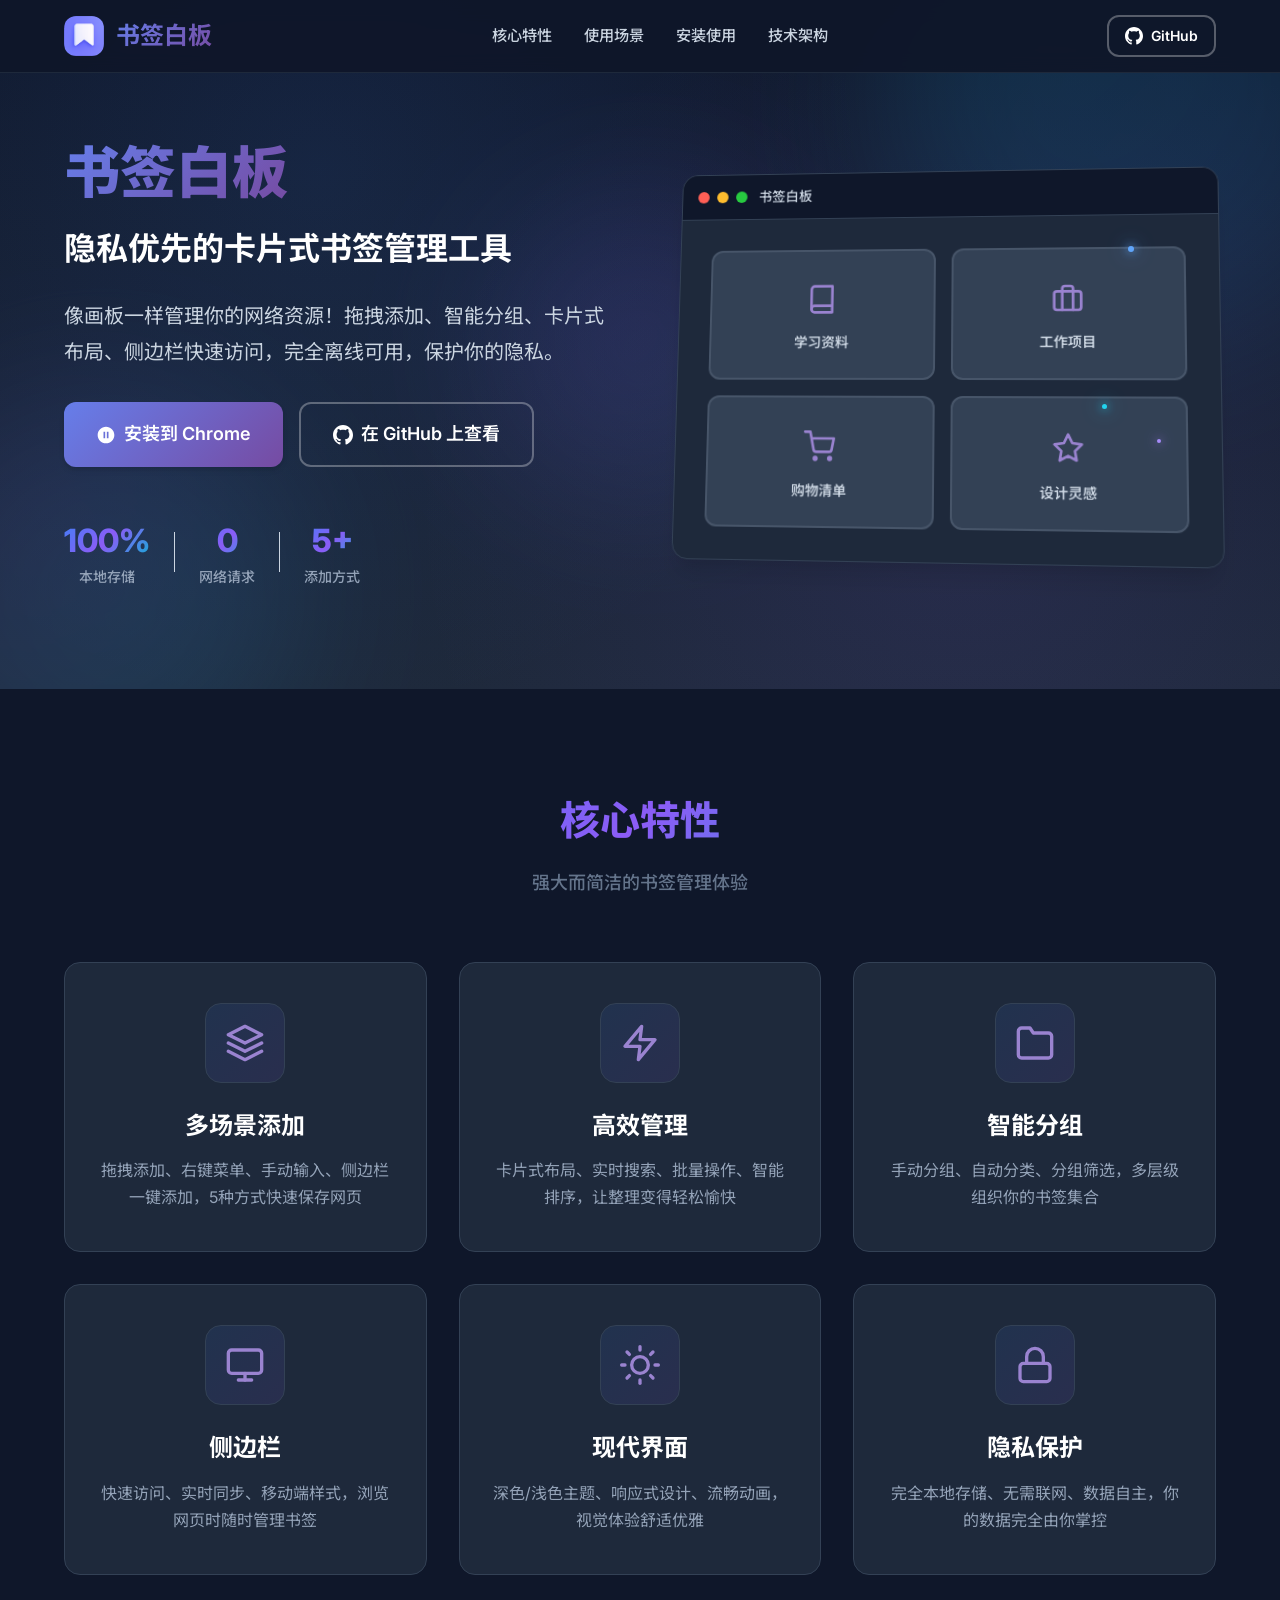
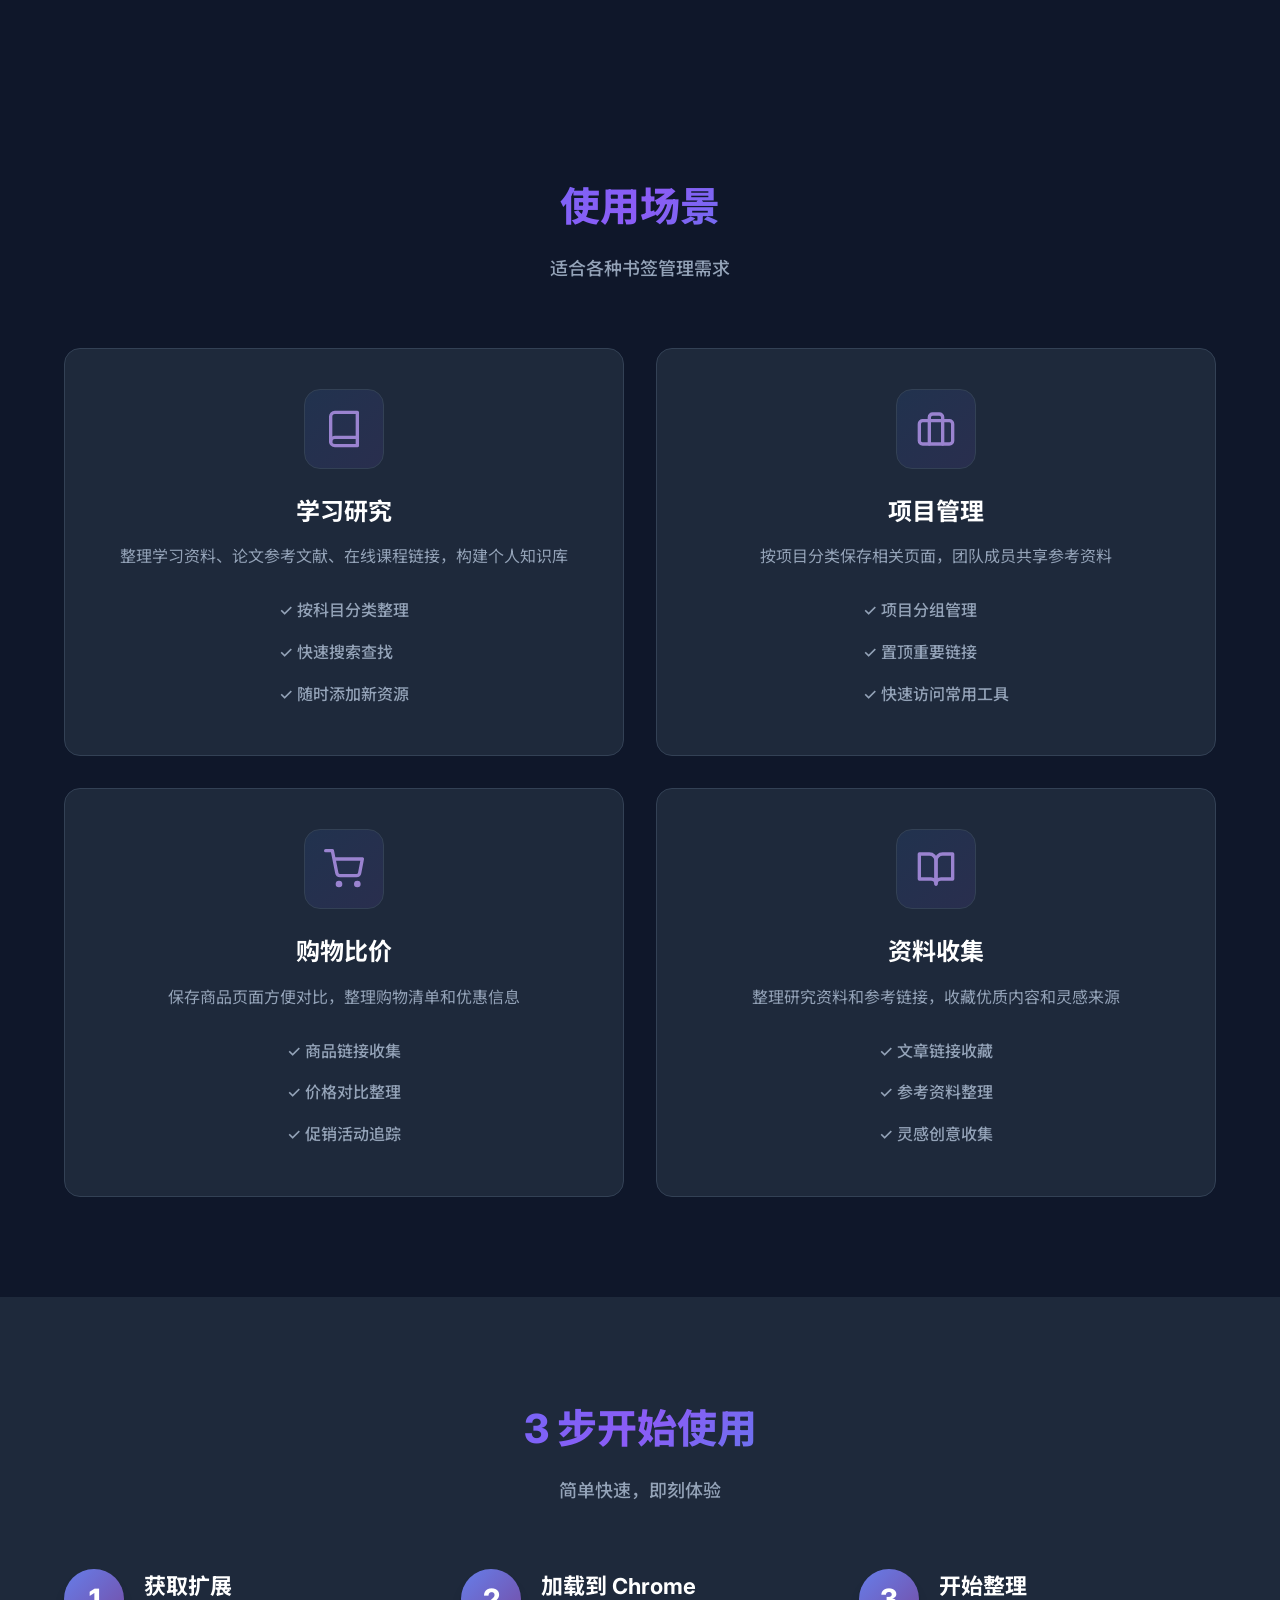
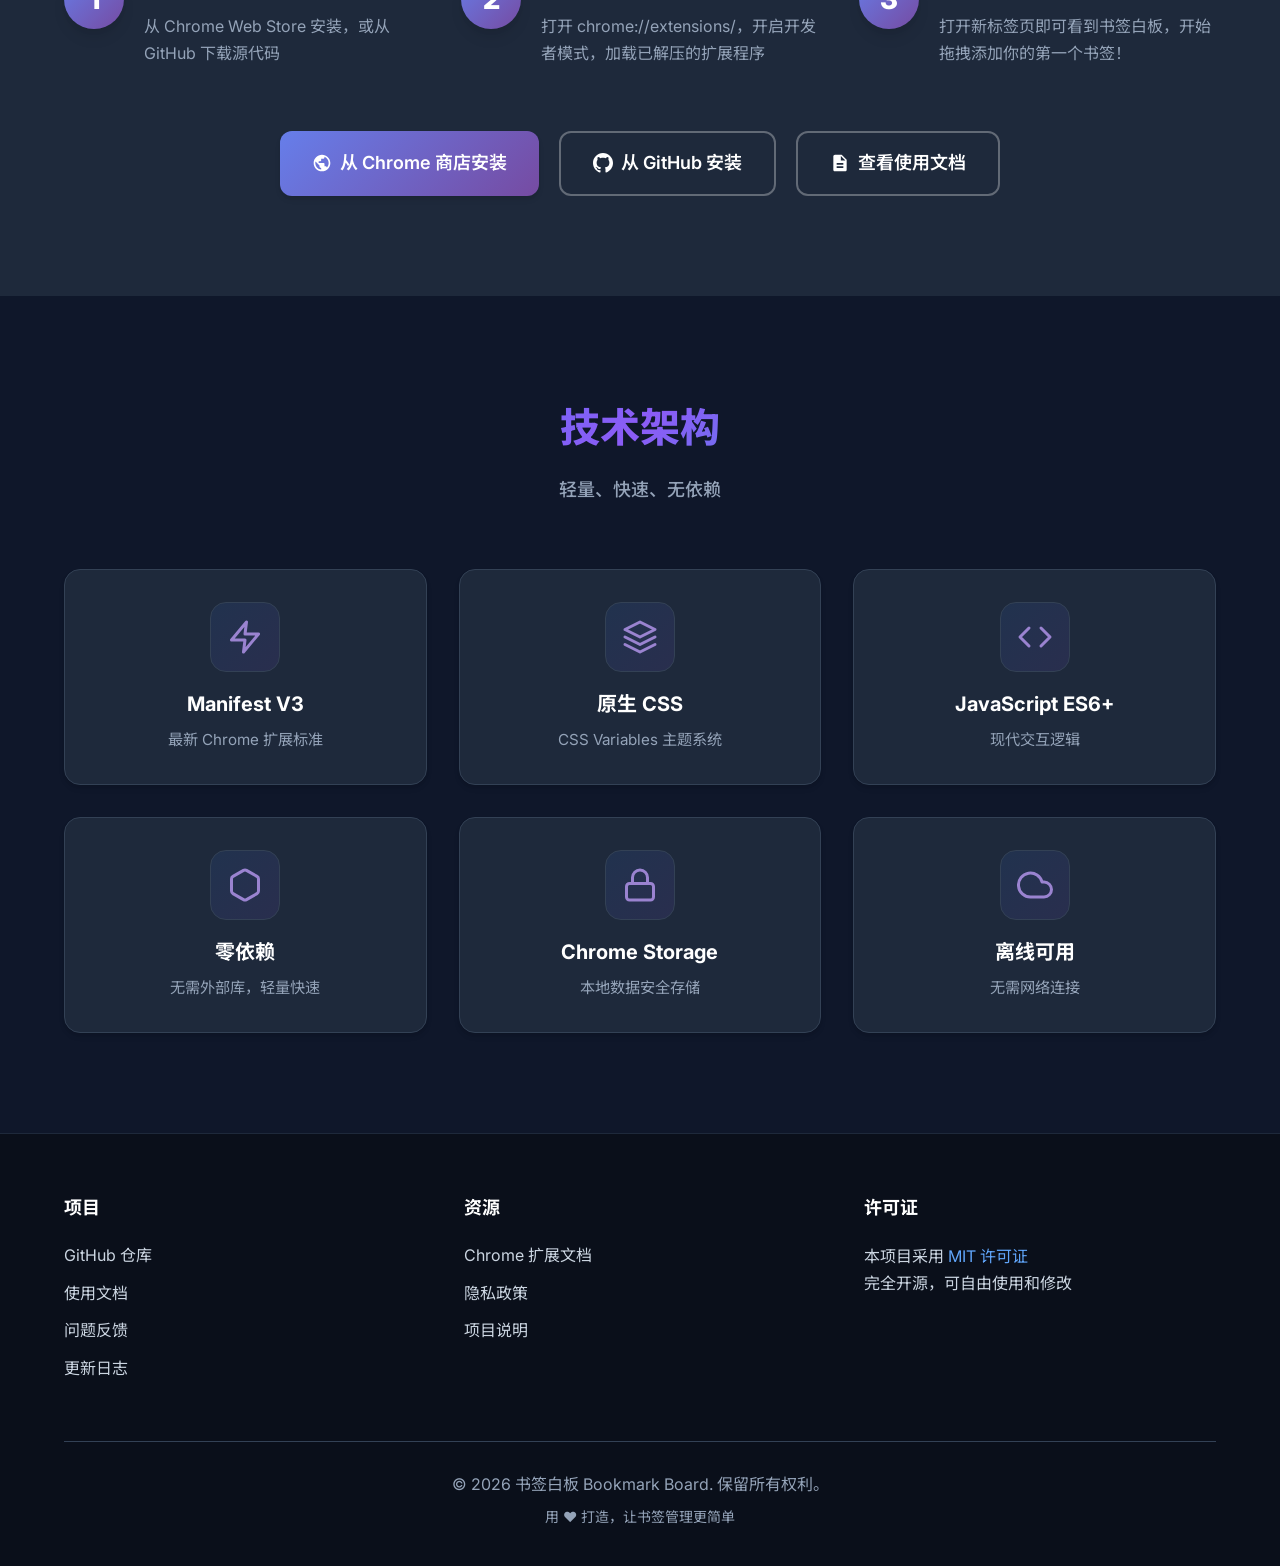
==== website/index.html @ 31ad650d "重构架构！更新官网！" ====
<!DOCTYPE html>
<html lang="zh-CN">
<head>
  <meta charset="UTF-8">
  <meta name="viewport" content="width=device-width, initial-scale=1.0">
  <meta name="description" content="书签白板 - 隐私优先的卡片式书签管理工具，拖拽添加、智能分组、侧边栏快速访问，完全离线可用">
  <meta name="keywords" content="书签管理, 书签工具, 网页收藏, 链接管理, 本地存储, 隐私保护, 离线可用, Chrome扩展">
  <meta name="author" content="Bookmark Board Team">
  
  <!-- Open Graph / 社交分享 -->
  <meta property="og:title" content="书签白板 - 隐私优先的卡片式书签管理工具">
  <meta property="og:description" content="像画板一样管理你的网络资源！拖拽添加、智能分组、卡片式布局、侧边栏快速访问">
  <meta property="og:type" content="website">
  <meta property="og:url" content="https://github.com/YinHeng89/bookmark-board">
  <meta property="og:image" content="../icons/logo.png">
  
  <title>书签白板 - 隐私优先的卡片式书签管理工具</title>
  
  <!-- 字体 -->
  <link rel="preconnect" href="https://fonts.googleapis.com">
  <link rel="preconnect" href="https://fonts.gstatic.com" crossorigin>
  <link href="https://fonts.googleapis.com/css2?family=Inter:wght@400;500;600;700;800&family=Noto+Sans+SC:wght@400;500;700;900&display=swap" rel="stylesheet">
  
  <!-- 样式 -->
  <link rel="stylesheet" href="css/style.css">
  
  <!-- Favicon -->
  <link rel="icon" href="../icons/logo.png" type="image/png">
</head>
<body>
  <!-- 导航栏 -->
  <nav class="navbar" id="navbar">
    <div class="container nav-container">
      <div class="nav-brand">
        <img src="../icons/logo.png" alt="书签白板 Logo" class="nav-logo">
        <span class="nav-title">书签白板</span>
      </div>
      
      <div class="nav-menu" id="navMenu">
        <a href="#features" class="nav-link">核心特性</a>
        <a href="#use-cases" class="nav-link">使用场景</a>
        <a href="#install" class="nav-link">安装使用</a>
        <a href="#tech-stack" class="nav-link">技术架构</a>
      </div>
      
      <div class="nav-actions">
        <a href="https://github.com/YinHeng89/bookmark-board" target="_blank" class="btn btn-outline btn-sm">
          <svg class="btn-icon" viewBox="0 0 24 24" width="18" height="18" fill="currentColor">
            <path d="M12 0c-6.626 0-12 5.373-12 12 0 5.302 3.438 9.8 8.207 11.387.599.111.793-.261.793-.577v-2.234c-3.338.726-4.033-1.416-4.033-1.416-.546-1.387-1.333-1.756-1.333-1.756-1.089-.745.083-.729.083-.729 1.205.084 1.839 1.237 1.839 1.237 1.07 1.834 2.807 1.304 3.492.997.107-.775.418-1.305.762-1.604-2.665-.305-5.467-1.334-5.467-5.931 0-1.311.469-2.381 1.236-3.221-.124-.303-.535-1.524.117-3.176 0 0 1.008-.322 3.301 1.23.957-.266 1.983-.399 3.003-.404 1.02.005 2.047.138 3.006.404 2.291-1.552 3.297-1.23 3.297-1.23.653 1.653.242 2.874.118 3.176.77.84 1.235 1.911 1.235 3.221 0 4.609-2.807 5.624-5.479 5.921.43.372.823 1.102.823 2.222v3.293c0 .319.192.694.801.576 4.765-1.589 8.199-6.086 8.199-11.386 0-6.627-5.373-12-12-12z"/>
          </svg>
          GitHub
        </a>
        <button class="mobile-menu-toggle" id="mobileMenuToggle">
          <span></span>
          <span></span>
          <span></span>
        </button>
      </div>
    </div>
  </nav>

  <!-- Hero 区域 -->
  <section class="hero" id="hero">
    <div class="container hero-container">
      <div class="hero-content">
        <h1 class="hero-title">
          <span class="gradient-text">书签白板</span>
          <br>
          <span class="hero-subtitle-main">隐私优先的卡片式书签管理工具</span>
        </h1>
        <p class="hero-description">
          像画板一样管理你的网络资源！拖拽添加、智能分组、卡片式布局、侧边栏快速访问，完全离线可用，保护你的隐私。
        </p>
        <div class="hero-actions">
          <a href="#install" class="btn btn-primary btn-lg">
            <svg class="btn-icon" viewBox="0 0 24 24" width="20" height="20" fill="currentColor">
              <path d="M12 2C6.48 2 2 6.48 2 12s4.48 10 10 10 10-4.48 10-10S17.52 2 12 2zm-1 14H9V8h2v8zm4 0h-2V8h2v8z"/>
            </svg>
            安装到 Chrome
          </a>
          <a href="https://github.com/YinHeng89/bookmark-board" target="_blank" class="btn btn-outline btn-lg">
            <svg class="btn-icon" viewBox="0 0 24 24" width="20" height="20" fill="currentColor">
              <path d="M12 0c-6.626 0-12 5.373-12 12 0 5.302 3.438 9.8 8.207 11.387.599.111.793-.261.793-.577v-2.234c-3.338.726-4.033-1.416-4.033-1.416-.546-1.387-1.333-1.756-1.333-1.756-1.089-.745.083-.729.083-.729 1.205.084 1.839 1.237 1.839 1.237 1.07 1.834 2.807 1.304 3.492.997.107-.775.418-1.305.762-1.604-2.665-.305-5.467-1.334-5.467-5.931 0-1.311.469-2.381 1.236-3.221-.124-.303-.535-1.524.117-3.176 0 0 1.008-.322 3.301 1.23.957-.266 1.983-.399 3.003-.404 1.02.005 2.047.138 3.006.404 2.291-1.552 3.297-1.23 3.297-1.23.653 1.653.242 2.874.118 3.176.77.84 1.235 1.911 1.235 3.221 0 4.609-2.807 5.624-5.479 5.921.43.372.823 1.102.823 2.222v3.293c0 .319.192.694.801.576 4.765-1.589 8.199-6.086 8.199-11.386 0-6.627-5.373-12-12-12z"/>
            </svg>
            在 GitHub 上查看
          </a>
        </div>
        <div class="hero-stats">
          <div class="stat-item">
            <div class="stat-number">100%</div>
            <div class="stat-label">本地存储</div>
          </div>
          <div class="stat-divider"></div>
          <div class="stat-item">
            <div class="stat-number">0</div>
            <div class="stat-label">网络请求</div>
          </div>
          <div class="stat-divider"></div>
          <div class="stat-item">
            <div class="stat-number">5+</div>
            <div class="stat-label">添加方式</div>
          </div>
        </div>
      </div>
      
      <div class="hero-visual">
        <div class="hero-mockup">
          <div class="mockup-window">
            <div class="mockup-header">
              <div class="mockup-dots">
                <span></span>
                <span></span>
                <span></span>
              </div>
              <div class="mockup-title">书签白板</div>
            </div>
            <div class="mockup-content">
              <div class="mockup-grid">
                <div class="mockup-card card-1">
                  <div class="card-icon">
                    <svg viewBox="0 0 24 24" fill="none" stroke="currentColor" stroke-width="2" stroke-linecap="round" stroke-linejoin="round">
                      <path d="M4 19.5A2.5 2.5 0 0 1 6.5 17H20"></path>
                      <path d="M6.5 2H20v20H6.5A2.5 2.5 0 0 1 4 19.5v-15A2.5 2.5 0 0 1 6.5 2z"></path>
                    </svg>
                  </div>
                  <div class="card-text">学习资料</div>
                </div>
                <div class="mockup-card card-2">
                  <div class="card-icon">
                    <svg viewBox="0 0 24 24" fill="none" stroke="currentColor" stroke-width="2" stroke-linecap="round" stroke-linejoin="round">
                      <rect x="2" y="7" width="20" height="14" rx="2" ry="2"></rect>
                      <path d="M16 21V5a2 2 0 0 0-2-2h-4a2 2 0 0 0-2 2v16"></path>
                    </svg>
                  </div>
                  <div class="card-text">工作项目</div>
                </div>
                <div class="mockup-card card-3">
                  <div class="card-icon">
                    <svg viewBox="0 0 24 24" fill="none" stroke="currentColor" stroke-width="2" stroke-linecap="round" stroke-linejoin="round">
                      <circle cx="9" cy="21" r="1"></circle>
                      <circle cx="20" cy="21" r="1"></circle>
                      <path d="M1 1h4l2.68 13.39a2 2 0 0 0 2 1.61h9.72a2 2 0 0 0 2-1.61L23 6H6"></path>
                    </svg>
                  </div>
                  <div class="card-text">购物清单</div>
                </div>
                <div class="mockup-card card-4">
                  <div class="card-icon">
                    <svg viewBox="0 0 24 24" fill="none" stroke="currentColor" stroke-width="2" stroke-linecap="round" stroke-linejoin="round">
                      <polygon points="12 2 15.09 8.26 22 9.27 17 14.14 18.18 21.02 12 17.77 5.82 21.02 7 14.14 2 9.27 8.91 8.26 12 2"></polygon>
                    </svg>
                  </div>
                  <div class="card-text">设计灵感</div>
                </div>
              </div>
            </div>
          </div>
        </div>
        <!-- 科技感装饰元素 -->
        <div class="floating-element float-1"></div>
        <div class="floating-element float-2"></div>
        <div class="floating-element float-3"></div>
      </div>
    </div>
    
    <!-- 背景装饰 -->
    <div class="hero-bg-decoration">
      <div class="gradient-circle circle-1"></div>
      <div class="gradient-circle circle-2"></div>
      <div class="gradient-circle circle-3"></div>
    </div>
  </section>

  <!-- 核心特性区 -->
  <section class="features" id="features">
    <div class="container">
      <div class="section-header">
        <h2 class="section-title">核心特性</h2>
        <p class="section-subtitle">强大而简洁的书签管理体验</p>
      </div>
      
      <div class="features-grid">
        <div class="feature-card fade-in">
          <div class="feature-icon">
            <svg viewBox="0 0 24 24" fill="none" stroke="currentColor" stroke-width="2" stroke-linecap="round" stroke-linejoin="round">
              <path d="M12 2L2 7l10 5 10-5-10-5z"></path>
              <path d="M2 17l10 5 10-5"></path>
              <path d="M2 12l10 5 10-5"></path>
            </svg>
          </div>
          <h3 class="feature-title">多场景添加</h3>
          <p class="feature-description">
            拖拽添加、右键菜单、手动输入、侧边栏一键添加，5种方式快速保存网页
          </p>
        </div>
        
        <div class="feature-card fade-in">
          <div class="feature-icon">
            <svg viewBox="0 0 24 24" fill="none" stroke="currentColor" stroke-width="2" stroke-linecap="round" stroke-linejoin="round">
              <polygon points="13 2 3 14 12 14 11 22 21 10 12 10 13 2"></polygon>
            </svg>
          </div>
          <h3 class="feature-title">高效管理</h3>
          <p class="feature-description">
            卡片式布局、实时搜索、批量操作、智能排序，让整理变得轻松愉快
          </p>
        </div>
        
        <div class="feature-card fade-in">
          <div class="feature-icon">
            <svg viewBox="0 0 24 24" fill="none" stroke="currentColor" stroke-width="2" stroke-linecap="round" stroke-linejoin="round">
              <path d="M22 19a2 2 0 0 1-2 2H4a2 2 0 0 1-2-2V5a2 2 0 0 1 2-2h5l2 3h9a2 2 0 0 1 2 2z"></path>
            </svg>
          </div>
          <h3 class="feature-title">智能分组</h3>
          <p class="feature-description">
            手动分组、自动分类、分组筛选，多层级组织你的书签集合
          </p>
        </div>
        
        <div class="feature-card fade-in">
          <div class="feature-icon">
            <svg viewBox="0 0 24 24" fill="none" stroke="currentColor" stroke-width="2" stroke-linecap="round" stroke-linejoin="round">
              <rect x="2" y="3" width="20" height="14" rx="2" ry="2"></rect>
              <line x1="8" y1="21" x2="16" y2="21"></line>
              <line x1="12" y1="17" x2="12" y2="21"></line>
            </svg>
          </div>
          <h3 class="feature-title">侧边栏</h3>
          <p class="feature-description">
            快速访问、实时同步、移动端样式，浏览网页时随时管理书签
          </p>
        </div>
        
        <div class="feature-card fade-in">
          <div class="feature-icon">
            <svg viewBox="0 0 24 24" fill="none" stroke="currentColor" stroke-width="2" stroke-linecap="round" stroke-linejoin="round">
              <circle cx="12" cy="12" r="5"></circle>
              <line x1="12" y1="1" x2="12" y2="3"></line>
              <line x1="12" y1="21" x2="12" y2="23"></line>
              <line x1="4.22" y1="4.22" x2="5.64" y2="5.64"></line>
              <line x1="18.36" y1="18.36" x2="19.78" y2="19.78"></line>
              <line x1="1" y1="12" x2="3" y2="12"></line>
              <line x1="21" y1="12" x2="23" y2="12"></line>
              <line x1="4.22" y1="19.78" x2="5.64" y2="18.36"></line>
              <line x1="18.36" y1="5.64" x2="19.78" y2="4.22"></line>
            </svg>
          </div>
          <h3 class="feature-title">现代界面</h3>
          <p class="feature-description">
            深色/浅色主题、响应式设计、流畅动画，视觉体验舒适优雅
          </p>
        </div>
        
        <div class="feature-card fade-in">
          <div class="feature-icon">
            <svg viewBox="0 0 24 24" fill="none" stroke="currentColor" stroke-width="2" stroke-linecap="round" stroke-linejoin="round">
              <rect x="3" y="11" width="18" height="11" rx="2" ry="2"></rect>
              <path d="M7 11V7a5 5 0 0 1 10 0v4"></path>
            </svg>
          </div>
          <h3 class="feature-title">隐私保护</h3>
          <p class="feature-description">
            完全本地存储、无需联网、数据自主，你的数据完全由你掌控
          </p>
        </div>
      </div>
    </div>
  </section>

  <!-- 使用场景区 -->
  <section class="use-cases" id="use-cases">
    <div class="container">
      <div class="section-header">
        <h2 class="section-title">使用场景</h2>
        <p class="section-subtitle">适合各种书签管理需求</p>
      </div>
      
      <div class="use-cases-grid">
        <div class="use-case-card fade-in">
          <div class="use-case-icon">
            <svg viewBox="0 0 24 24" fill="none" stroke="currentColor" stroke-width="2" stroke-linecap="round" stroke-linejoin="round">
              <path d="M4 19.5A2.5 2.5 0 0 1 6.5 17H20"></path>
              <path d="M6.5 2H20v20H6.5A2.5 2.5 0 0 1 4 19.5v-15A2.5 2.5 0 0 1 6.5 2z"></path>
            </svg>
          </div>
          <h3 class="use-case-title">学习研究</h3>
          <p class="use-case-description">
            整理学习资料、论文参考文献、在线课程链接，构建个人知识库
          </p>
          <ul class="use-case-list">
            <li>✓ 按科目分类整理</li>
            <li>✓ 快速搜索查找</li>
            <li>✓ 随时添加新资源</li>
          </ul>
        </div>
        
        <div class="use-case-card fade-in">
          <div class="use-case-icon">
            <svg viewBox="0 0 24 24" fill="none" stroke="currentColor" stroke-width="2" stroke-linecap="round" stroke-linejoin="round">
              <rect x="2" y="7" width="20" height="14" rx="2" ry="2"></rect>
              <path d="M16 21V5a2 2 0 0 0-2-2h-4a2 2 0 0 0-2 2v16"></path>
            </svg>
          </div>
          <h3 class="use-case-title">项目管理</h3>
          <p class="use-case-description">
            按项目分类保存相关页面，团队成员共享参考资料
          </p>
          <ul class="use-case-list">
            <li>✓ 项目分组管理</li>
            <li>✓ 置顶重要链接</li>
            <li>✓ 快速访问常用工具</li>
          </ul>
        </div>
        
        <div class="use-case-card fade-in">
          <div class="use-case-icon">
            <svg viewBox="0 0 24 24" fill="none" stroke="currentColor" stroke-width="2" stroke-linecap="round" stroke-linejoin="round">
              <circle cx="9" cy="21" r="1"></circle>
              <circle cx="20" cy="21" r="1"></circle>
              <path d="M1 1h4l2.68 13.39a2 2 0 0 0 2 1.61h9.72a2 2 0 0 0 2-1.61L23 6H6"></path>
            </svg>
          </div>
          <h3 class="use-case-title">购物比价</h3>
          <p class="use-case-description">
            保存商品页面方便对比，整理购物清单和优惠信息
          </p>
          <ul class="use-case-list">
            <li>✓ 商品链接收集</li>
            <li>✓ 价格对比整理</li>
            <li>✓ 促销活动追踪</li>
          </ul>
        </div>
        
        <div class="use-case-card fade-in">
          <div class="use-case-icon">
            <svg viewBox="0 0 24 24" fill="none" stroke="currentColor" stroke-width="2" stroke-linecap="round" stroke-linejoin="round">
              <path d="M2 3h6a4 4 0 0 1 4 4v14a3 3 0 0 0-3-3H2z"></path>
              <path d="M22 3h-6a4 4 0 0 0-4 4v14a3 3 0 0 1 3-3h7z"></path>
            </svg>
          </div>
          <h3 class="use-case-title">资料收集</h3>
          <p class="use-case-description">
            整理研究资料和参考链接，收藏优质内容和灵感来源
          </p>
          <ul class="use-case-list">
            <li>✓ 文章链接收藏</li>
            <li>✓ 参考资料整理</li>
            <li>✓ 灵感创意收集</li>
          </ul>
        </div>
      </div>
    </div>
  </section>

  <!-- 安装引导区 -->
  <section class="install" id="install">
    <div class="container">
      <div class="section-header">
        <h2 class="section-title">3 步开始使用</h2>
        <p class="section-subtitle">简单快速，即刻体验</p>
      </div>
      
      <div class="install-steps">
        <div class="install-step fade-in">
          <div class="step-number">1</div>
          <div class="step-content">
            <h3 class="step-title">获取扩展</h3>
            <p class="step-description">
              从 Chrome Web Store 安装，或从 GitHub 下载源代码
            </p>
          </div>
        </div>
        
        <div class="install-step fade-in">
          <div class="step-number">2</div>
          <div class="step-content">
            <h3 class="step-title">加载到 Chrome</h3>
            <p class="step-description">
              打开 chrome://extensions/，开启开发者模式，加载已解压的扩展程序
            </p>
          </div>
        </div>
        
        <div class="install-step fade-in">
          <div class="step-number">3</div>
          <div class="step-content">
            <h3 class="step-title">开始整理</h3>
            <p class="step-description">
              打开新标签页即可看到书签白板，开始拖拽添加你的第一个书签！
            </p>
          </div>
        </div>
      </div>
      
      <div class="install-actions">
        <a href="https://chromewebstore.google.com/detail/iceockbgpgoemnfccjdlnemihodlnmbj?utm_source=item-share-cb" target="_blank" class="btn btn-primary btn-lg">
          <svg class="btn-icon" viewBox="0 0 24 24" width="20" height="20" fill="currentColor">
            <path d="M12 2C6.48 2 2 6.48 2 12s4.48 10 10 10 10-4.48 10-10S17.52 2 12 2zm-1 17.93c-3.95-.49-7-3.85-7-7.93 0-.62.08-1.21.21-1.79L9 15v1c0 1.1.9 2 2 2v1.93zm6.9-2.54c-.26-.81-1-1.39-1.9-1.39h-1v-3c0-.55-.45-1-1-1H8v-2h2c.55 0 1-.45 1-1V7h2c1.1 0 2-.9 2-2v-.41c2.93 1.19 5 4.06 5 7.41 0 2.08-.8 3.97-2.1 5.39z"/>
          </svg>
          从 Chrome 商店安装
        </a>
        <a href="https://github.com/YinHeng89/bookmark-board" target="_blank" class="btn btn-outline btn-lg">
          <svg class="btn-icon" viewBox="0 0 24 24" width="20" height="20" fill="currentColor">
            <path d="M12 0c-6.626 0-12 5.373-12 12 0 5.302 3.438 9.8 8.207 11.387.599.111.793-.261.793-.577v-2.234c-3.338.726-4.033-1.416-4.033-1.416-.546-1.387-1.333-1.756-1.333-1.756-1.089-.745.083-.729.083-.729 1.205.084 1.839 1.237 1.839 1.237 1.07 1.834 2.807 1.304 3.492.997.107-.775.418-1.305.762-1.604-2.665-.305-5.467-1.334-5.467-5.931 0-1.311.469-2.381 1.236-3.221-.124-.303-.535-1.524.117-3.176 0 0 1.008-.322 3.301 1.23.957-.266 1.983-.399 3.003-.404 1.02.005 2.047.138 3.006.404 2.291-1.552 3.297-1.23 3.297-1.23.653 1.653.242 2.874.118 3.176.77.84 1.235 1.911 1.235 3.221 0 4.609-2.807 5.624-5.479 5.921.43.372.823 1.102.823 2.222v3.293c0 .319.192.694.801.576 4.765-1.589 8.199-6.086 8.199-11.386 0-6.627-5.373-12-12-12z"/>
          </svg>
          从 GitHub 安装
        </a>
        <a href="https://github.com/YinHeng89/bookmark-board/blob/main/GUIDE.md" target="_blank" class="btn btn-outline btn-lg">
          <svg class="btn-icon" viewBox="0 0 24 24" width="20" height="20" fill="currentColor">
            <path d="M14 2H6c-1.1 0-1.99.9-1.99 2L4 20c0 1.1.89 2 1.99 2H18c1.1 0 2-.9 2-2V8l-6-6zm2 16H8v-2h8v2zm0-4H8v-2h8v2zm-3-5V3.5L18.5 9H13z"/>
          </svg>
          查看使用文档
        </a>
      </div>
    </div>
  </section>

  <!-- 技术架构区 -->
  <section class="tech-stack" id="tech-stack">
    <div class="container">
      <div class="section-header">
        <h2 class="section-title">技术架构</h2>
        <p class="section-subtitle">轻量、快速、无依赖</p>
      </div>
      
      <div class="tech-grid">
        <div class="tech-item fade-in">
          <div class="tech-icon">
            <svg viewBox="0 0 24 24" fill="none" stroke="currentColor" stroke-width="2" stroke-linecap="round" stroke-linejoin="round">
              <path d="M13 2L3 14h9l-1 8 10-12h-9l1-8z"></path>
            </svg>
          </div>
          <h4 class="tech-name">Manifest V3</h4>
          <p class="tech-desc">最新 Chrome 扩展标准</p>
        </div>
        
        <div class="tech-item fade-in">
          <div class="tech-icon">
            <svg viewBox="0 0 24 24" fill="none" stroke="currentColor" stroke-width="2" stroke-linecap="round" stroke-linejoin="round">
              <path d="M12 2L2 7l10 5 10-5-10-5z"></path>
              <path d="M2 17l10 5 10-5"></path>
              <path d="M2 12l10 5 10-5"></path>
            </svg>
          </div>
          <h4 class="tech-name">原生 CSS</h4>
          <p class="tech-desc">CSS Variables 主题系统</p>
        </div>
        
        <div class="tech-item fade-in">
          <div class="tech-icon">
            <svg viewBox="0 0 24 24" fill="none" stroke="currentColor" stroke-width="2" stroke-linecap="round" stroke-linejoin="round">
              <polyline points="16 18 22 12 16 6"></polyline>
              <polyline points="8 6 2 12 8 18"></polyline>
            </svg>
          </div>
          <h4 class="tech-name">JavaScript ES6+</h4>
          <p class="tech-desc">现代交互逻辑</p>
        </div>
        
        <div class="tech-item fade-in">
          <div class="tech-icon">
            <svg viewBox="0 0 24 24" fill="none" stroke="currentColor" stroke-width="2" stroke-linecap="round" stroke-linejoin="round">
              <path d="M21 16V8a2 2 0 0 0-1-1.73l-7-4a2 2 0 0 0-2 0l-7 4A2 2 0 0 0 3 8v8a2 2 0 0 0 1 1.73l7 4a2 2 0 0 0 2 0l7-4A2 2 0 0 0 21 16z"></path>
            </svg>
          </div>
          <h4 class="tech-name">零依赖</h4>
          <p class="tech-desc">无需外部库，轻量快速</p>
        </div>
        
        <div class="tech-item fade-in">
          <div class="tech-icon">
            <svg viewBox="0 0 24 24" fill="none" stroke="currentColor" stroke-width="2" stroke-linecap="round" stroke-linejoin="round">
              <rect x="3" y="11" width="18" height="11" rx="2" ry="2"></rect>
              <path d="M7 11V7a5 5 0 0 1 10 0v4"></path>
            </svg>
          </div>
          <h4 class="tech-name">Chrome Storage</h4>
          <p class="tech-desc">本地数据安全存储</p>
        </div>
        
        <div class="tech-item fade-in">
          <div class="tech-icon">
            <svg viewBox="0 0 24 24" fill="none" stroke="currentColor" stroke-width="2" stroke-linecap="round" stroke-linejoin="round">
              <path d="M18 10h-1.26A8 8 0 1 0 9 20h9a5 5 0 0 0 0-10z"></path>
            </svg>
          </div>
          <h4 class="tech-name">离线可用</h4>
          <p class="tech-desc">无需网络连接</p>
        </div>
      </div>
    </div>
  </section>

  <!-- 页脚 -->
  <footer class="footer">
    <div class="container">
      <div class="footer-content">
        <div class="footer-section">
          <h4 class="footer-title">项目</h4>
          <ul class="footer-links">
            <li><a href="https://github.com/YinHeng89/bookmark-board" target="_blank">GitHub 仓库</a></li>
            <li><a href="https://github.com/YinHeng89/bookmark-board/blob/main/GUIDE.md" target="_blank">使用文档</a></li>
            <li><a href="https://github.com/YinHeng89/bookmark-board/issues" target="_blank">问题反馈</a></li>
            <li><a href="https://github.com/YinHeng89/bookmark-board/blob/main/UPDATE_LOG.md" target="_blank">更新日志</a></li>
          </ul>
        </div>
        
        <div class="footer-section">
          <h4 class="footer-title">资源</h4>
          <ul class="footer-links">
            <li><a href="https://developer.chrome.com/docs/extensions/" target="_blank">Chrome 扩展文档</a></li>
            <li><a href="https://github.com/YinHeng89/bookmark-board/blob/main/PRIVACY.md" target="_blank">隐私政策</a></li>
            <li><a href="https://github.com/YinHeng89/bookmark-board/blob/main/README.md" target="_blank">项目说明</a></li>
          </ul>
        </div>
        
        <div class="footer-section">
          <h4 class="footer-title">许可证</h4>
          <p class="footer-license">
            本项目采用 <a href="https://opensource.org/licenses/MIT" target="_blank">MIT 许可证</a>
            <br>
            完全开源，可自由使用和修改
          </p>
        </div>
      </div>
      
      <div class="footer-bottom">
        <p>&copy; 2026 书签白板 Bookmark Board. 保留所有权利。</p>
        <p class="footer-made-with">用 ❤️ 打造，让书签管理更简单</p>
      </div>
    </div>
  </footer>

  <!-- 脚本 -->
  <script src="js/main.js"></script>
</body>
</html>
---- website/css/style.css ----
/* ====================================
   书签白板官网样式
   活泼插画风格 - 温暖亲和配色
   ==================================== */

/* CSS Variables - 科技风格配色系统 */
:root {
  /* 主色调 - 科技蓝 */
  --primary-50: #eff6ff;
  --primary-100: #dbeafe;
  --primary-200: #bfdbfe;
  --primary-300: #93c5fd;
  --primary-400: #60a5fa;
  --primary-500: #3b82f6;
  --primary-600: #2563eb;
  --primary-700: #1d4ed8;
  --primary-800: #1e40af;
  --primary-900: #1e3a8a;
  
  /* 辅助色 - 赛博青 */
  --secondary-400: #22d3ee;
  --secondary-500: #06b6d4;
  --secondary-600: #0891b2;
  
  /* 强调色 - 霓虹紫 */
  --accent-400: #a78bfa;
  --accent-500: #8b5cf6;
  --accent-600: #7c3aed;
  
  /* 中性色 - 深空灰 */
  --gray-50: #f8fafc;
  --gray-100: #f1f5f9;
  --gray-200: #e2e8f0;
  --gray-300: #cbd5e1;
  --gray-400: #94a3b8;
  --gray-500: #64748b;
  --gray-600: #475569;
  --gray-700: #334155;
  --gray-800: #1e293b;
  --gray-900: #0f172a;
  
  /* 科技渐变 */
  --gradient-primary: linear-gradient(135deg, #667eea 0%, #764ba2 100%);
  --gradient-secondary: linear-gradient(135deg, #06b6d4 0%, #3b82f6 100%);
  --gradient-accent: linear-gradient(135deg, #8b5cf6 0%, #06b6d4 100%);
  --gradient-dark: linear-gradient(135deg, #0f172a 0%, #1e293b 100%);
  --gradient-cyber: linear-gradient(135deg, #3b82f6 0%, #8b5cf6 50%, #06b6d4 100%);
  
  /* 阴影 - 科技感 */
  --shadow-sm: 0 1px 2px 0 rgba(0, 0, 0, 0.05);
  --shadow-md: 0 4px 6px -1px rgba(0, 0, 0, 0.1), 0 2px 4px -1px rgba(0, 0, 0, 0.06);
  --shadow-lg: 0 10px 15px -3px rgba(0, 0, 0, 0.1), 0 4px 6px -2px rgba(0, 0, 0, 0.05);
  --shadow-xl: 0 20px 25px -5px rgba(0, 0, 0, 0.1), 0 10px 10px -5px rgba(0, 0, 0, 0.04);
  --shadow-glow: 0 0 40px rgba(59, 130, 246, 0.4);
  --shadow-neon: 0 0 20px rgba(139, 92, 246, 0.5), 0 0 40px rgba(6, 182, 212, 0.3);
  
  /* 圆角 */
  --radius-sm: 8px;
  --radius-md: 12px;
  --radius-lg: 16px;
  --radius-xl: 24px;
  --radius-full: 9999px;
  
  /* 过渡 */
  --transition-fast: 150ms ease;
  --transition-base: 250ms ease;
  --transition-slow: 350ms ease;
  
  /* 字体 */
  --font-sans: 'Inter', 'Noto Sans SC', -apple-system, BlinkMacSystemFont, 'Segoe UI', sans-serif;
}

/* 基础样式重置 */
* {
  margin: 0;
  padding: 0;
  box-sizing: border-box;
}

html {
  scroll-behavior: smooth;
}

body {
  font-family: var(--font-sans);
  color: var(--gray-300);
  background-color: var(--gray-900);
  line-height: 1.6;
  overflow-x: hidden;
}

.container {
  max-width: 1200px;
  margin: 0 auto;
  padding: 0 24px;
}

/* ====================================
   导航栏
   ==================================== */
.navbar {
  position: fixed;
  top: 0;
  left: 0;
  right: 0;
  background: rgba(15, 23, 42, 0.95);
  backdrop-filter: blur(10px);
  border-bottom: 1px solid var(--gray-800);
  z-index: 1000;
  transition: var(--transition-base);
}

.navbar.scrolled {
  box-shadow: var(--shadow-md);
}

.nav-container {
  display: flex;
  align-items: center;
  justify-content: space-between;
  height: 72px;
}

.nav-brand {
  display: flex;
  align-items: center;
  gap: 12px;
  text-decoration: none;
}

.nav-logo {
  width: 40px;
  height: 40px;
  border-radius: var(--radius-md);
}

.nav-title {
  font-size: 1.5rem;
  font-weight: 700;
  background: var(--gradient-primary);
  -webkit-background-clip: text;
  -webkit-text-fill-color: transparent;
  background-clip: text;
}

.nav-menu {
  display: flex;
  align-items: center;
  gap: 32px;
}

.nav-link {
  color: var(--gray-300);
  text-decoration: none;
  font-weight: 500;
  font-size: 0.95rem;
  position: relative;
  transition: var(--transition-fast);
}

.nav-link::after {
  content: '';
  position: absolute;
  bottom: -4px;
  left: 0;
  width: 0;
  height: 2px;
  background: var(--gradient-primary);
  transition: var(--transition-base);
}

.nav-link:hover {
  color: var(--primary-600);
}

.nav-link:hover::after {
  width: 100%;
}

.nav-actions {
  display: flex;
  align-items: center;
  gap: 16px;
}

/* 移动端菜单按钮 */
.mobile-menu-toggle {
  display: none;
  flex-direction: column;
  gap: 5px;
  background: none;
  border: none;
  cursor: pointer;
  padding: 8px;
}

.mobile-menu-toggle span {
  width: 24px;
  height: 2px;
  background: var(--gray-300);
  transition: var(--transition-base);
}

/* ====================================
   按钮样式
   ==================================== */
.btn {
  display: inline-flex;
  align-items: center;
  gap: 8px;
  padding: 12px 24px;
  font-weight: 600;
  font-size: 1rem;
  border-radius: var(--radius-md);
  text-decoration: none;
  transition: var(--transition-base);
  cursor: pointer;
  border: none;
}

.btn-sm {
  padding: 8px 16px;
  font-size: 0.875rem;
}

.btn-lg {
  padding: 16px 32px;
  font-size: 1.125rem;
}

.btn-primary {
  background: var(--gradient-primary);
  color: white;
  box-shadow: var(--shadow-md);
}

.btn-primary:hover {
  transform: translateY(-2px);
  box-shadow: var(--shadow-xl);
}

.btn-outline {
  background: transparent;
  color: white;
  border: 2px solid rgba(255, 255, 255, 0.3);
}

.btn-outline:hover {
  border-color: white;
  background: rgba(255, 255, 255, 0.1);
  color: white;
  transform: translateY(-2px);
}

.btn-icon {
  flex-shrink: 0;
}

/* ====================================
   Hero 区域 - 深色科技风
   ==================================== */
.hero {
  padding: 140px 0 100px;
  position: relative;
  overflow: hidden;
  background: linear-gradient(180deg, var(--gray-900) 0%, var(--gray-800) 100%);
  color: white;
}

.hero-container {
  display: grid;
  grid-template-columns: 1fr 1fr;
  gap: 60px;
  align-items: center;
}

.hero-content {
  z-index: 2;
}

.hero-title {
  font-size: 3.5rem;
  font-weight: 900;
  line-height: 1.2;
  margin-bottom: 24px;
}

.gradient-text {
  background: var(--gradient-primary);
  -webkit-background-clip: text;
  -webkit-text-fill-color: transparent;
  background-clip: text;
}

.hero-subtitle-main {
  font-size: 2rem;
  font-weight: 700;
  color: white;
}

.hero-description {
  font-size: 1.25rem;
  color: var(--gray-300);
  margin-bottom: 32px;
  line-height: 1.8;
}

.hero-actions {
  display: flex;
  gap: 16px;
  margin-bottom: 48px;
  flex-wrap: wrap;
}

.hero-stats {
  display: flex;
  align-items: center;
  gap: 24px;
}

.stat-item {
  text-align: center;
}

.stat-number {
  font-size: 2rem;
  font-weight: 800;
  background: var(--gradient-cyber);
  -webkit-background-clip: text;
  -webkit-text-fill-color: transparent;
  background-clip: text;
}

.stat-label {
  font-size: 0.875rem;
  color: var(--gray-400);
  font-weight: 500;
}

.stat-divider {
  width: 1px;
  height: 40px;
  background: var(--gray-300);
}

/* Hero 视觉区域 */
.hero-visual {
  position: relative;
  z-index: 2;
}

.hero-mockup {
  perspective: 1000px;
}

.mockup-window {
  background: var(--gray-800);
  border-radius: var(--radius-lg);
  box-shadow: var(--shadow-xl);
  overflow: hidden;
  transform: rotateY(-5deg) rotateX(5deg);
  transition: var(--transition-slow);
  border: 1px solid var(--gray-700);
}

.mockup-window:hover {
  transform: rotateY(0deg) rotateX(0deg);
}

.mockup-header {
  background: var(--gray-900);
  padding: 12px 16px;
  display: flex;
  align-items: center;
  gap: 12px;
  border-bottom: 1px solid var(--gray-700);
}

.mockup-dots {
  display: flex;
  gap: 8px;
}

.mockup-dots span {
  width: 12px;
  height: 12px;
  border-radius: 50%;
  background: var(--gray-300);
}

.mockup-dots span:nth-child(1) {
  background: #ff5f56;
}

.mockup-dots span:nth-child(2) {
  background: #ffbd2e;
}

.mockup-dots span:nth-child(3) {
  background: #27ca40;
}

.mockup-title {
  font-size: 0.875rem;
  color: var(--gray-300);
  font-weight: 500;
}

.mockup-content {
  padding: 32px;
}

.mockup-grid {
  display: grid;
  grid-template-columns: repeat(2, 1fr);
  gap: 16px;
}

.mockup-card {
  background: var(--gray-700);
  border: 2px solid var(--gray-600);
  border-radius: var(--radius-md);
  padding: 24px;
  text-align: center;
  transition: var(--transition-base);
}

.mockup-card:hover {
  border-color: var(--primary-400);
  transform: translateY(-4px);
  box-shadow: var(--shadow-lg);
}

.card-icon {
  font-size: 2.5rem;
  margin-bottom: 8px;
  height: 50px;
  width: 50px;
  display: inline-flex;
  align-items: center;
  justify-content: center;
  margin: 0 auto 8px;
}

.card-icon svg {
  width: 32px;
  height: 32px;
  stroke: #9a83d0;
}

.card-text {
  font-size: 0.875rem;
  color: var(--gray-300);
  font-weight: 600;
}

/* 浮动装饰元素 - 科技粒子 */
.floating-element {
  position: absolute;
  width: 4px;
  height: 4px;
  background: var(--primary-400);
  border-radius: 50%;
  box-shadow: 0 0 10px var(--primary-400), 0 0 20px var(--primary-400);
  animation: float 6s ease-in-out infinite;
  z-index: 1;
}

.float-1 {
  top: 20%;
  right: 15%;
  animation-delay: 0s;
  width: 6px;
  height: 6px;
}

.float-2 {
  bottom: 30%;
  right: 10%;
  animation-delay: 2s;
  width: 4px;
  height: 4px;
  background: var(--accent-400);
  box-shadow: 0 0 10px var(--accent-400), 0 0 20px var(--accent-400);
}

.float-3 {
  top: 60%;
  right: 20%;
  animation-delay: 4s;
  width: 5px;
  height: 5px;
  background: var(--secondary-400);
  box-shadow: 0 0 10px var(--secondary-400), 0 0 20px var(--secondary-400);
}

@keyframes float {
  0%, 100% {
    transform: translateY(0) translateX(0);
    opacity: 0.3;
  }
  25% {
    transform: translateY(-20px) translateX(10px);
    opacity: 0.8;
  }
  50% {
    transform: translateY(-10px) translateX(-10px);
    opacity: 0.5;
  }
  75% {
    transform: translateY(-30px) translateX(5px);
    opacity: 0.9;
  }
}

/* 背景装饰 - 科技网格 */
.hero-bg-decoration {
  position: absolute;
  top: 0;
  left: 0;
  right: 0;
  bottom: 0;
  pointer-events: none;
  z-index: 0;
  background-image: 
    radial-gradient(circle at 25% 25%, rgba(59, 130, 246, 0.1) 0%, transparent 50%),
    radial-gradient(circle at 75% 75%, rgba(139, 92, 246, 0.1) 0%, transparent 50%);
}

.gradient-circle {
  position: absolute;
  border-radius: 50%;
  filter: blur(80px);
  opacity: 0.15;
}

.circle-1 {
  width: 500px;
  height: 500px;
  background: var(--gradient-secondary);
  top: -150px;
  right: -100px;
  animation: pulse 4s ease-in-out infinite;
}

.circle-2 {
  width: 400px;
  height: 400px;
  background: var(--gradient-accent);
  bottom: -100px;
  left: -100px;
  animation: pulse 4s ease-in-out infinite 1s;
}

.circle-3 {
  width: 300px;
  height: 300px;
  background: var(--gradient-cyber);
  top: 50%;
  left: 50%;
  transform: translate(-50%, -50%);
  animation: pulse 4s ease-in-out infinite 2s;
}

@keyframes pulse {
  0%, 100% {
    opacity: 0.15;
    transform: scale(1);
  }
  50% {
    opacity: 0.25;
    transform: scale(1.1);
  }
}

/* ====================================
   通用 Section 样式
   ==================================== */
section {
  padding: 100px 0;
}

.section-header {
  text-align: center;
  margin-bottom: 64px;
}

.section-title {
  font-size: 2.5rem;
  font-weight: 800;
  color: #2663eb;
  margin-bottom: 16px;
  -webkit-text-fill-color: transparent;
  background: var(--gradient-cyber);
  background-clip: text;
  -webkit-background-clip: text;
}

.section-subtitle {
  font-size: 1.125rem;
  color: var(--gray-500);
  font-weight: 500;
}

/* ====================================
   核心特性区 - 深色科技卡片
   ==================================== */
.features {
  background: var(--gray-900);
}

.features-grid {
  display: grid;
  grid-template-columns: repeat(3, 1fr);
  gap: 32px;
}

.feature-card {
  background: var(--gray-800);
  border: 1px solid var(--gray-700);
  border-radius: var(--radius-lg);
  padding: 40px 32px;
  text-align: center;
  transition: var(--transition-base);
  position: relative;
  overflow: hidden;
}

.feature-card::before {
  content: '';
  position: absolute;
  top: 0;
  left: 0;
  right: 0;
  height: 3px;
  background: var(--gradient-cyber);
  transform: scaleX(0);
  transition: transform 0.3s ease;
}

.feature-card:hover {
  border-color: var(--primary-400);
  transform: translateY(-8px);
  box-shadow: var(--shadow-neon);
}

.feature-card:hover::before {
  transform: scaleX(1);
}

.feature-icon {
  font-size: 3rem;
  margin-bottom: 24px;
  height: 80px;
  width: 80px;
  display: inline-flex;
  align-items: center;
  justify-content: center;
  background: linear-gradient(135deg, rgba(59, 130, 246, 0.1) 0%, rgba(139, 92, 246, 0.1) 100%);
  border-radius: var(--radius-lg);
  border: 1px solid var(--gray-700);
}

.feature-icon svg {
  width: 40px;
  height: 40px;
  stroke: #9a83d0;
}

.feature-title {
  font-size: 1.5rem;
  font-weight: 700;
  color: white;
  margin-bottom: 12px;
}

.feature-description {
  color: var(--gray-400);
  line-height: 1.7;
}

/* ====================================
   使用场景区 - 深色背景
   ==================================== */
.use-cases {
  background: var(--gray-900);
  color: white;
}

.use-cases .section-subtitle {
  color: var(--gray-400);
}

.use-case-card {
  background: var(--gray-800);
  border: 1px solid var(--gray-700);
  border-radius: var(--radius-lg);
  padding: 40px 32px;
  text-align: center;
  transition: var(--transition-base);
  position: relative;
  overflow: hidden;
  color: white;
}

.use-case-card::before {
  content: '';
  position: absolute;
  top: 0;
  left: 0;
  right: 0;
  height: 3px;
  background: var(--gradient-cyber);
  transform: scaleX(0);
  transition: transform 0.3s ease;
}

.use-case-card:hover {
  border-color: var(--primary-400);
  transform: translateY(-8px);
  box-shadow: var(--shadow-neon);
}

.use-case-card:hover::before {
  transform: scaleX(1);
}

.use-case-title {
  color: white;
}

.use-case-description {
  color: var(--gray-300);
}

.use-case-list li {
  color: var(--gray-300);
}

.use-cases-grid {
  display: grid;
  grid-template-columns: repeat(2, 1fr);
  gap: 32px;
}

.use-case-card {
  background: var(--gray-800);
  border: 1px solid var(--gray-700);
  border-radius: var(--radius-lg);
  padding: 40px 32px;
  text-align: center;
  transition: var(--transition-base);
  position: relative;
  overflow: hidden;
  color: white;
}

.use-case-card::before {
  content: '';
  position: absolute;
  top: 0;
  left: 0;
  right: 0;
  height: 3px;
  background: var(--gradient-cyber);
  transform: scaleX(0);
  transition: transform 0.3s ease;
}

.use-case-card:hover {
  border-color: var(--primary-400);
  transform: translateY(-8px);
  box-shadow: var(--shadow-neon);
}

.use-case-card:hover::before {
  transform: scaleX(1);
}

.use-case-icon {
  font-size: 3rem;
  margin-bottom: 24px;
  height: 80px;
  width: 80px;
  display: inline-flex;
  align-items: center;
  justify-content: center;
  background: linear-gradient(135deg, rgba(59, 130, 246, 0.1) 0%, rgba(139, 92, 246, 0.1) 100%);
  border-radius: var(--radius-lg);
  border: 1px solid var(--gray-700);
}

.use-case-icon svg {
  width: 40px;
  height: 40px;
  stroke: #9a83d0;
}

.use-case-title {
  font-size: 1.5rem;
  font-weight: 700;
  color: white;
  margin-bottom: 12px;
}

.use-case-description {
  color: var(--gray-400);
  margin-bottom: 20px;
  line-height: 1.7;
}

.use-case-list {
  list-style: none;
  padding: 0;
  text-align: left;
  display: inline-block;
}

.use-case-list li {
  color: var(--gray-400);
  padding: 8px 0;
  font-weight: 500;
}

/* ====================================
   安装引导区 - 深色背景
   ==================================== */
.install {
  background: var(--gray-800);
  color: white;
}

.install .section-title {
  color: #7450a9;
  -webkit-text-fill-color: transparent;
  background: var(--gradient-cyber);
  background-clip: text;
  -webkit-background-clip: text;
}

.install .section-subtitle {
  color: var(--gray-400);
}

.step-title {
  color: white;
}

.step-description {
  color: var(--gray-300);
}

.install-steps {
  display: grid;
  grid-template-columns: repeat(3, 1fr);
  gap: 40px;
  margin-bottom: 64px;
}

.install-step {
  display: flex;
  gap: 20px;
  align-items: flex-start;
}

.step-number {
  width: 60px;
  height: 60px;
  background: var(--gradient-primary);
  color: white;
  font-size: 1.75rem;
  font-weight: 800;
  border-radius: 50%;
  display: flex;
  align-items: center;
  justify-content: center;
  flex-shrink: 0;
  box-shadow: var(--shadow-lg);
}

.step-content {
  flex: 1;
}

.step-title {
  font-size: 1.375rem;
  font-weight: 700;
  color: white;
  margin-bottom: 8px;
}

.step-description {
  color: var(--gray-400);
  line-height: 1.7;
}

.install-actions {
  display: flex;
  justify-content: center;
  gap: 20px;
  flex-wrap: wrap;
}

/* ====================================
   技术架构区 - 深色背景
   ==================================== */
.tech-stack {
  background: var(--gray-900);
  color: white;
}

.tech-stack .section-title {
  color: #2663eb;
  -webkit-text-fill-color: transparent;
  background: var(--gradient-cyber);
  background-clip: text;
  -webkit-background-clip: text;
}

.tech-stack .section-subtitle {
  color: var(--gray-400);
}

.tech-item {
  background: var(--gray-800);
  border-color: var(--gray-700);
  color: white;
}

.tech-item:hover {
  border-color: var(--primary-400);
}

.tech-name {
  color: white;
}

.tech-desc {
  color: var(--gray-300);
}

.tech-grid {
  display: grid;
  grid-template-columns: repeat(3, 1fr);
  gap: 32px;
}

.tech-item {
  background: var(--gray-800);
  border-radius: var(--radius-lg);
  padding: 32px;
  text-align: center;
  box-shadow: var(--shadow-md);
  transition: var(--transition-base);
  border: 1px solid var(--gray-700);
}

.tech-item:hover {
  transform: translateY(-8px);
  box-shadow: var(--shadow-neon);
  border-color: var(--primary-400);
}

.tech-icon {
  font-size: 3rem;
  margin-bottom: 16px;
  height: 70px;
  width: 70px;
  display: inline-flex;
  align-items: center;
  justify-content: center;
  background: linear-gradient(135deg, rgba(59, 130, 246, 0.1) 0%, rgba(139, 92, 246, 0.1) 100%);
  border-radius: var(--radius-lg);
  border: 1px solid var(--gray-700);
  margin: 0 auto 16px;
}

.tech-icon svg {
  width: 36px;
  height: 36px;
  stroke: #9a83d0;
}

.tech-name {
  font-size: 1.25rem;
  font-weight: 700;
  color: white;
  margin-bottom: 8px;
}

.tech-desc {
  color: var(--gray-400);
  font-size: 0.95rem;
}

/* ====================================
   页脚 - 更深色
   ==================================== */
.footer {
  background: var(--gray-950, #0a0f1a);
  color: white;
  padding: 60px 0 30px;
  border-top: 1px solid var(--gray-800);
}

.footer-content {
  display: grid;
  grid-template-columns: repeat(3, 1fr);
  gap: 48px;
  margin-bottom: 48px;
}

.footer-title {
  font-size: 1.125rem;
  font-weight: 700;
  margin-bottom: 20px;
  color: white;
}

.footer-links {
  list-style: none;
}

.footer-links li {
  margin-bottom: 12px;
}

.footer-links a {
  color: var(--gray-300);
  text-decoration: none;
  transition: var(--transition-fast);
}

.footer-links a:hover {
  color: white;
}

.footer-license {
  color: var(--gray-300);
  line-height: 1.7;
}

.footer-license a {
  color: var(--primary-400);
  text-decoration: none;
}

.footer-license a:hover {
  text-decoration: underline;
}

.footer-bottom {
  border-top: 1px solid var(--gray-700);
  padding-top: 30px;
  text-align: center;
}

.footer-bottom p {
  color: var(--gray-400);
  margin-bottom: 8px;
}

.footer-made-with {
  font-size: 0.875rem;
  color: var(--gray-500);
}

/* ====================================
   淡入动画
   ==================================== */
.fade-in {
  opacity: 0;
  transform: translateY(30px);
  transition: opacity 0.6s ease, transform 0.6s ease;
}

.fade-in.visible {
  opacity: 1;
  transform: translateY(0);
}

/* ====================================
   响应式设计
   ==================================== */

/* 平板 */
@media (max-width: 1024px) {
  .hero-container {
    grid-template-columns: 1fr;
    gap: 40px;
  }
  
  .hero-title {
    font-size: 2.75rem;
  }
  
  .hero-subtitle-main {
    font-size: 1.75rem;
  }
  
  .features-grid,
  .tech-grid {
    grid-template-columns: repeat(2, 1fr);
  }
  
  .use-cases-grid {
    grid-template-columns: 1fr;
  }
  
  .install-steps {
    grid-template-columns: 1fr;
    gap: 32px;
  }
  
  .footer-content {
    grid-template-columns: 1fr;
    gap: 32px;
  }
}

/* 手机 */
@media (max-width: 768px) {
  .nav-menu {
    position: fixed;
    top: 72px;
    left: 0;
    right: 0;
    background: var(--gray-900);
    flex-direction: column;
    padding: 24px;
    gap: 20px;
    box-shadow: var(--shadow-lg);
    border-bottom: 1px solid var(--gray-800);
    transform: translateY(-100%);
    opacity: 0;
    visibility: hidden;
    transition: var(--transition-base);
  }
  
  .nav-menu.active {
    transform: translateY(0);
    opacity: 1;
    visibility: visible;
  }
  
  .mobile-menu-toggle {
    display: flex;
  }
  
  .hero {
    padding: 120px 0 60px;
  }
  
  .hero-title {
    font-size: 2rem;
  }
  
  .hero-subtitle-main {
    font-size: 1.5rem;
  }
  
  .hero-description {
    font-size: 1rem;
  }
  
  .hero-actions {
    flex-direction: column;
  }
  
  .hero-stats {
    flex-wrap: wrap;
    gap: 16px;
  }
  
  .stat-divider {
    display: none;
  }
  
  .features-grid,
  .tech-grid {
    grid-template-columns: 1fr;
  }
  
  .section-title {
    font-size: 2rem;
    -webkit-text-fill-color: transparent;
    background: var(--gradient-cyber);
    background-clip: text;
    -webkit-background-clip: text;
    color: white;
  }
  
  section {
    padding: 60px 0;
  }
  
  .mockup-window {
    transform: none;
  }
  
  .floating-element {
    display: none;
  }
}
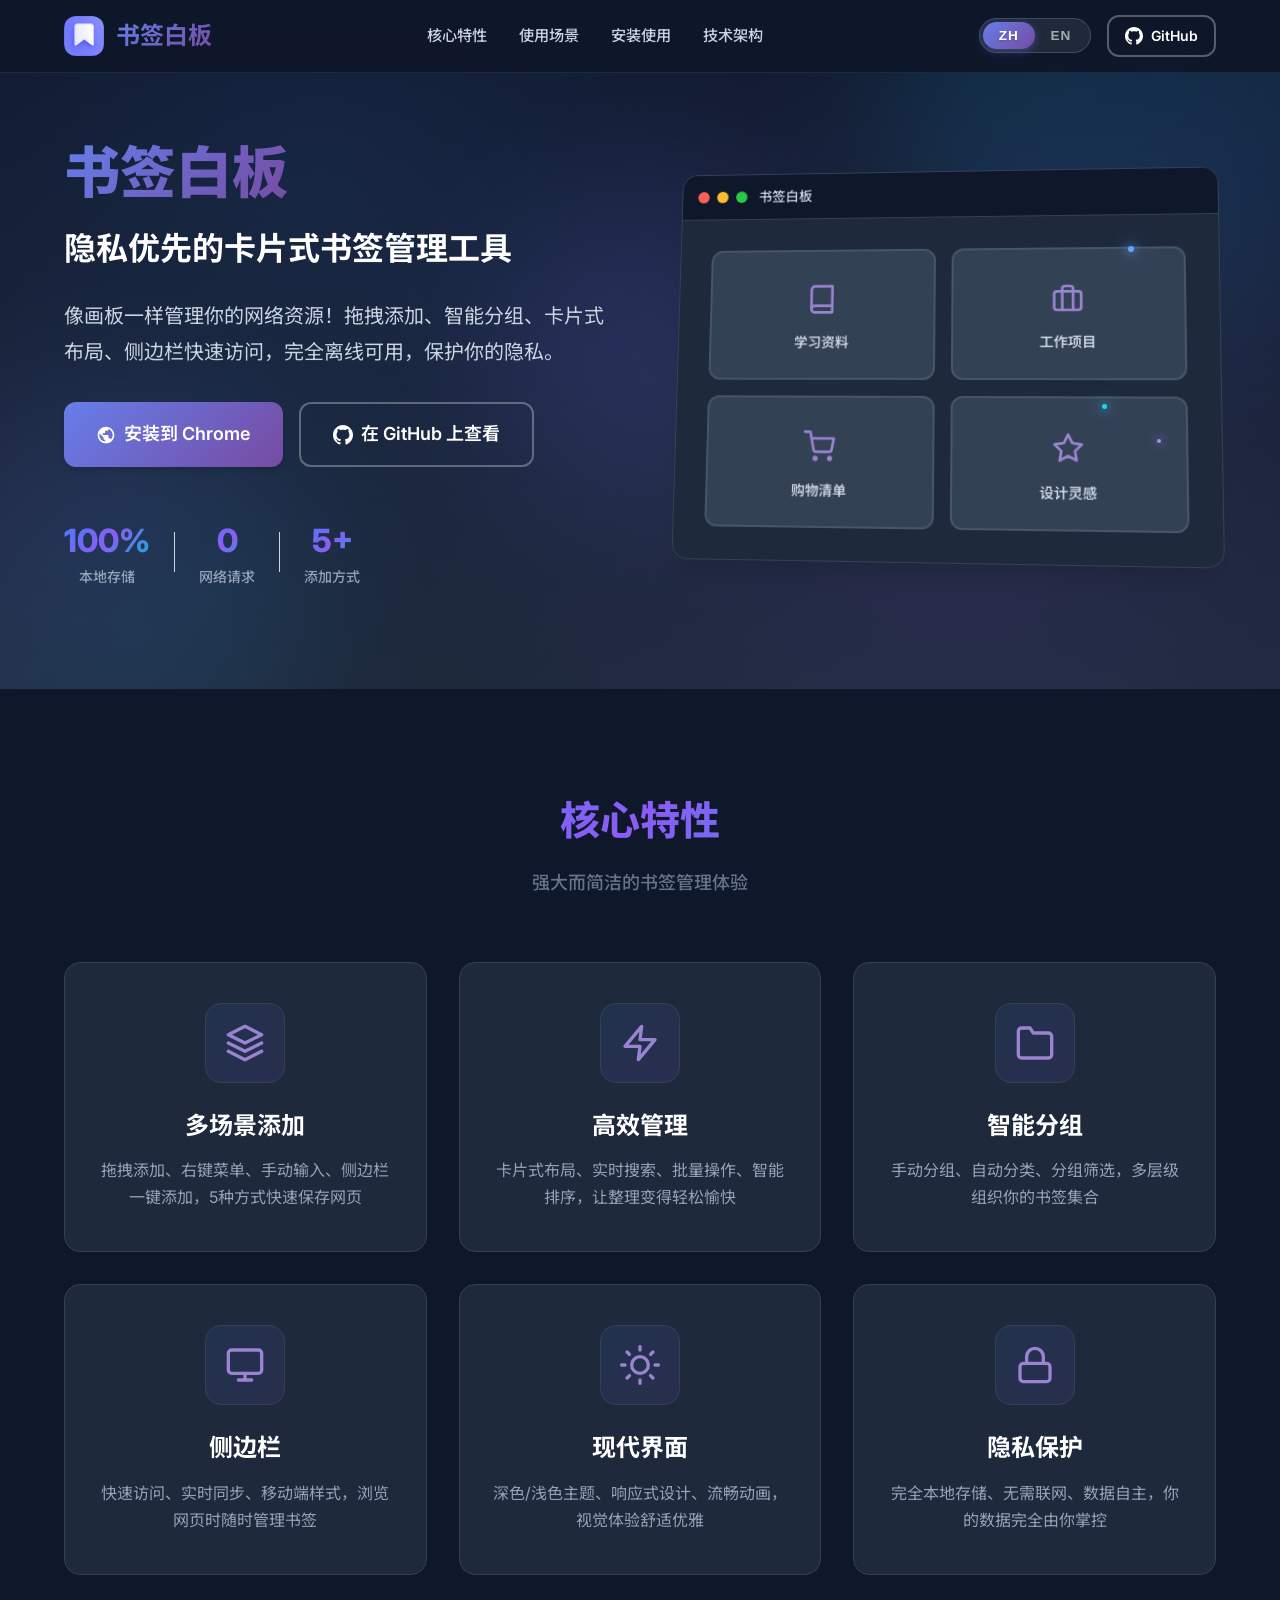
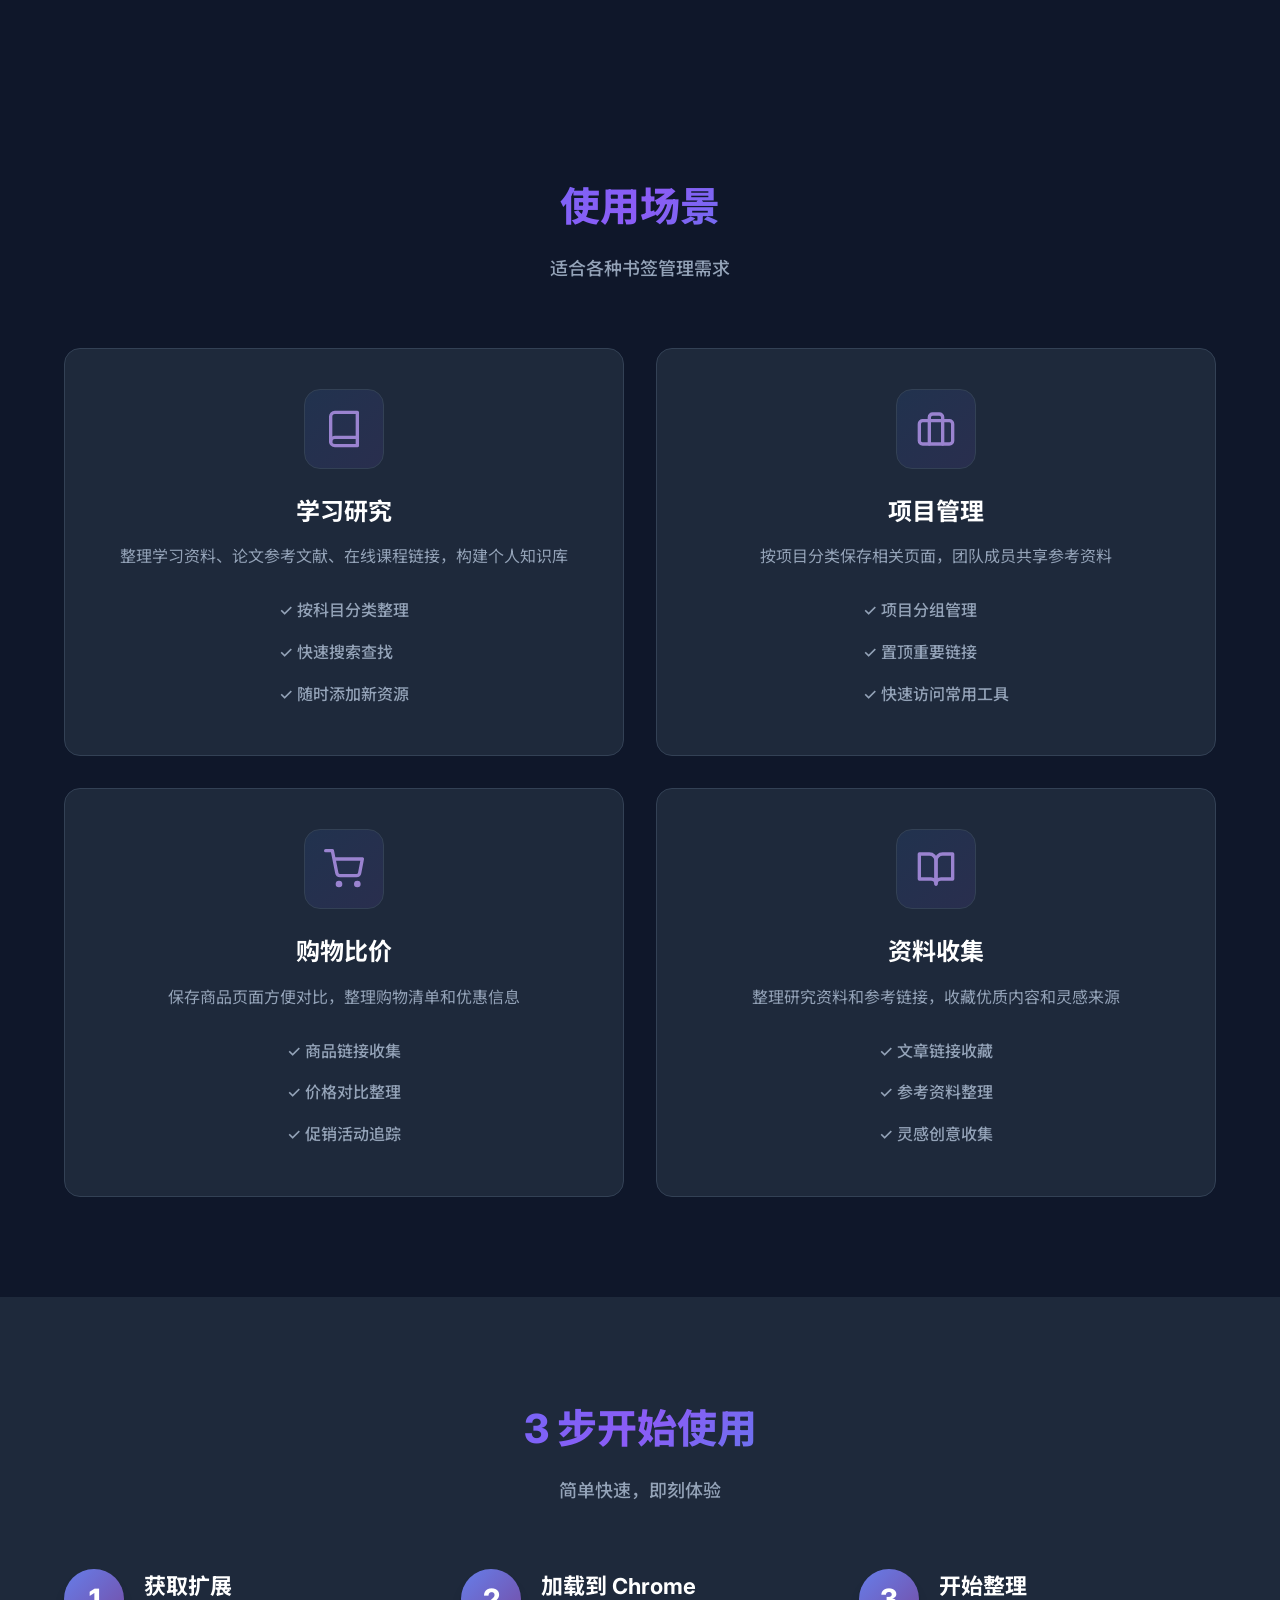
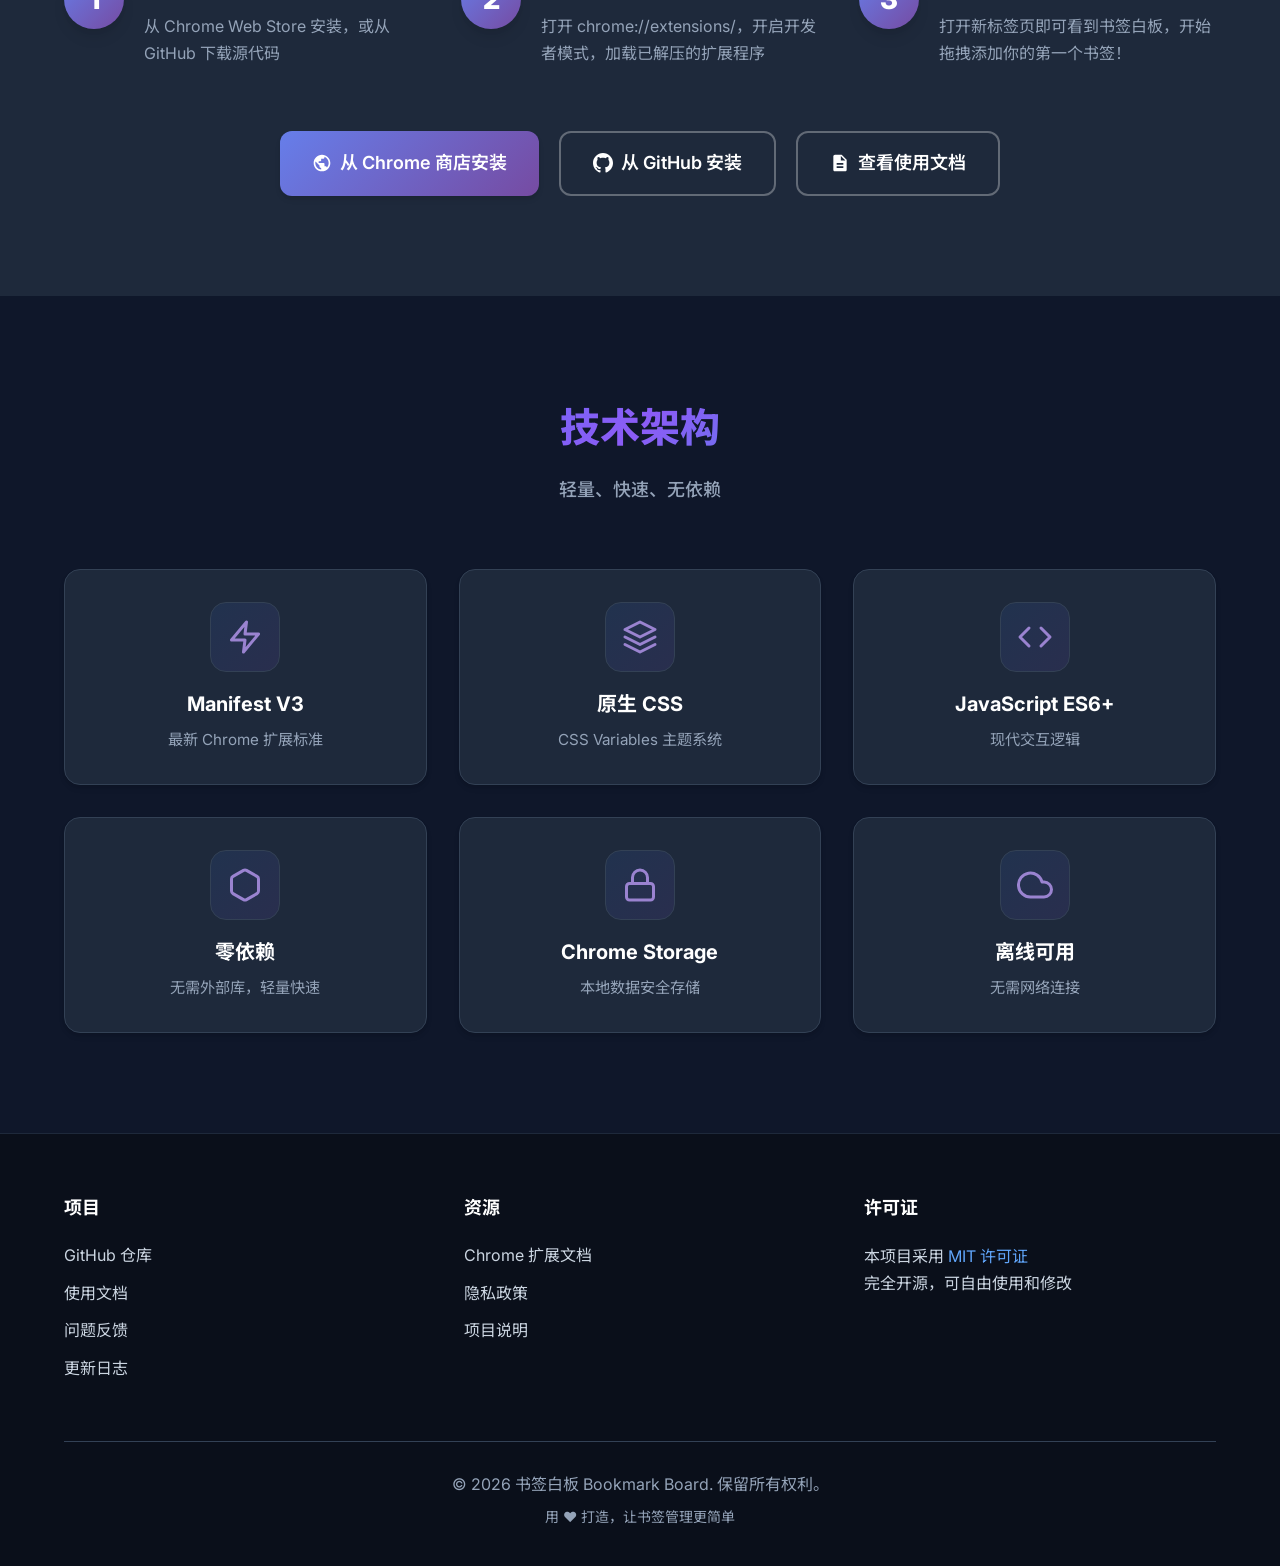
==== commit e1940fdd: "更新官网多语言！" ====
--- a/website/index.html
+++ b/website/index.html
@@ -3,18 +3,18 @@
 <head>
   <meta charset="UTF-8">
   <meta name="viewport" content="width=device-width, initial-scale=1.0">
-  <meta name="description" content="书签白板 - 隐私优先的卡片式书签管理工具，拖拽添加、智能分组、侧边栏快速访问，完全离线可用">
-  <meta name="keywords" content="书签管理, 书签工具, 网页收藏, 链接管理, 本地存储, 隐私保护, 离线可用, Chrome扩展">
+  <meta name="description" content="书签白板 - 隐私优先的卡片式书签管理工具，拖拽添加、智能分组、侧边栏快速访问，完全离线可用" data-i18n-content="meta-description">
+  <meta name="keywords" content="书签管理, 书签工具, 网页收藏, 链接管理, 本地存储, 隐私保护, 离线可用, Chrome扩展" data-i18n-content="meta-keywords">
   <meta name="author" content="Bookmark Board Team">
   
   <!-- Open Graph / 社交分享 -->
-  <meta property="og:title" content="书签白板 - 隐私优先的卡片式书签管理工具">
-  <meta property="og:description" content="像画板一样管理你的网络资源！拖拽添加、智能分组、卡片式布局、侧边栏快速访问">
+  <meta property="og:title" content="书签白板 - 隐私优先的卡片式书签管理工具" data-i18n-content="og-title">
+  <meta property="og:description" content="像画板一样管理你的网络资源！拖拽添加、智能分组、卡片式布局、侧边栏快速访问" data-i18n-content="og-description">
   <meta property="og:type" content="website">
   <meta property="og:url" content="https://github.com/YinHeng89/bookmark-board">
   <meta property="og:image" content="../icons/logo.png">
   
-  <title>书签白板 - 隐私优先的卡片式书签管理工具</title>
+  <title data-i18n="meta-title">书签白板 - 隐私优先的卡片式书签管理工具</title>
   
   <!-- 字体 -->
   <link rel="preconnect" href="https://fonts.googleapis.com">
@@ -32,23 +32,31 @@
   <nav class="navbar" id="navbar">
     <div class="container nav-container">
       <div class="nav-brand">
-        <img src="../icons/logo.png" alt="书签白板 Logo" class="nav-logo">
-        <span class="nav-title">书签白板</span>
+        <img src="../icons/logo.png" alt="Bookmark Board Logo" class="nav-logo">
+        <span class="nav-title" data-i18n="nav-brand">书签白板</span>
       </div>
       
       <div class="nav-menu" id="navMenu">
-        <a href="#features" class="nav-link">核心特性</a>
-        <a href="#use-cases" class="nav-link">使用场景</a>
-        <a href="#install" class="nav-link">安装使用</a>
-        <a href="#tech-stack" class="nav-link">技术架构</a>
+        <a href="#features" class="nav-link" data-i18n="nav-features">核心特性</a>
+        <a href="#use-cases" class="nav-link" data-i18n="nav-use-cases">使用场景</a>
+        <a href="#install" class="nav-link" data-i18n="nav-install">安装使用</a>
+        <a href="#tech-stack" class="nav-link" data-i18n="nav-tech">技术架构</a>
       </div>
       
       <div class="nav-actions">
+        <!-- 语言切换 - 苹果风格滑块 -->
+        <div class="lang-switcher" id="langSwitcher">
+          <div class="lang-slider-bg" id="langSliderBg"></div>
+          <button class="lang-btn active" data-lang="zh">ZH</button>
+          <button class="lang-btn" data-lang="en">EN</button>
+        </div>
+        
         <a href="https://github.com/YinHeng89/bookmark-board" target="_blank" class="btn btn-outline btn-sm">
           <svg class="btn-icon" viewBox="0 0 24 24" width="18" height="18" fill="currentColor">
             <path d="M12 0c-6.626 0-12 5.373-12 12 0 5.302 3.438 9.8 8.207 11.387.599.111.793-.261.793-.577v-2.234c-3.338.726-4.033-1.416-4.033-1.416-.546-1.387-1.333-1.756-1.333-1.756-1.089-.745.083-.729.083-.729 1.205.084 1.839 1.237 1.839 1.237 1.07 1.834 2.807 1.304 3.492.997.107-.775.418-1.305.762-1.604-2.665-.305-5.467-1.334-5.467-5.931 0-1.311.469-2.381 1.236-3.221-.124-.303-.535-1.524.117-3.176 0 0 1.008-.322 3.301 1.23.957-.266 1.983-.399 3.003-.404 1.02.005 2.047.138 3.006.404 2.291-1.552 3.297-1.23 3.297-1.23.653 1.653.242 2.874.118 3.176.77.84 1.235 1.911 1.235 3.221 0 4.609-2.807 5.624-5.479 5.921.43.372.823 1.102.823 2.222v3.293c0 .319.192.694.801.576 4.765-1.589 8.199-6.086 8.199-11.386 0-6.627-5.373-12-12-12z"/>
           </svg>
-          GitHub
+          <span class="lang-text-zh">GitHub</span>
+          <span class="lang-text-en" style="display:none;">GitHub</span>
         </a>
         <button class="mobile-menu-toggle" id="mobileMenuToggle">
           <span></span>
@@ -64,41 +72,43 @@
     <div class="container hero-container">
       <div class="hero-content">
         <h1 class="hero-title">
-          <span class="gradient-text">书签白板</span>
+          <span class="gradient-text" data-i18n="hero-title">书签白板</span>
           <br>
-          <span class="hero-subtitle-main">隐私优先的卡片式书签管理工具</span>
+          <span class="hero-subtitle-main" data-i18n="hero-subtitle">隐私优先的卡片式书签管理工具</span>
         </h1>
-        <p class="hero-description">
+        <p class="hero-description" data-i18n="hero-description">
           像画板一样管理你的网络资源！拖拽添加、智能分组、卡片式布局、侧边栏快速访问，完全离线可用，保护你的隐私。
         </p>
         <div class="hero-actions">
-          <a href="#install" class="btn btn-primary btn-lg">
+          <a href="https://chromewebstore.google.com/detail/iceockbgpgoemnfccjdlnemihodlnmbj" target="_blank" class="btn btn-primary btn-lg" id="heroInstallBtn">
             <svg class="btn-icon" viewBox="0 0 24 24" width="20" height="20" fill="currentColor">
-              <path d="M12 2C6.48 2 2 6.48 2 12s4.48 10 10 10 10-4.48 10-10S17.52 2 12 2zm-1 14H9V8h2v8zm4 0h-2V8h2v8z"/>
-            </svg>
-            安装到 Chrome
+              <path d="M12 2C6.48 2 2 6.48 2 12s4.48 10 10 10 10-4.48 10-10S17.52 2 12 2zm-1 17.93c-3.95-.49-7-3.85-7-7.93 0-.62.08-1.21.21-1.79L9 15v1c0 1.1.9 2 2 2v1.93zm6.9-2.54c-.26-.81-1-1.39-1.9-1.39h-1v-3c0-.55-.45-1-1-1H8v-2h2c.55 0 1-.45 1-1V7h2c1.1 0 2-.9 2-2v-.41c2.93 1.19 5 4.06 5 7.41 0 2.08-.8 3.97-2.1 5.39z"/>
+            </svg>
+            <span class="lang-text-zh">安装到 Chrome</span>
+            <span class="lang-text-en" style="display:none;">Add to Chrome</span>
           </a>
           <a href="https://github.com/YinHeng89/bookmark-board" target="_blank" class="btn btn-outline btn-lg">
             <svg class="btn-icon" viewBox="0 0 24 24" width="20" height="20" fill="currentColor">
               <path d="M12 0c-6.626 0-12 5.373-12 12 0 5.302 3.438 9.8 8.207 11.387.599.111.793-.261.793-.577v-2.234c-3.338.726-4.033-1.416-4.033-1.416-.546-1.387-1.333-1.756-1.333-1.756-1.089-.745.083-.729.083-.729 1.205.084 1.839 1.237 1.839 1.237 1.07 1.834 2.807 1.304 3.492.997.107-.775.418-1.305.762-1.604-2.665-.305-5.467-1.334-5.467-5.931 0-1.311.469-2.381 1.236-3.221-.124-.303-.535-1.524.117-3.176 0 0 1.008-.322 3.301 1.23.957-.266 1.983-.399 3.003-.404 1.02.005 2.047.138 3.006.404 2.291-1.552 3.297-1.23 3.297-1.23.653 1.653.242 2.874.118 3.176.77.84 1.235 1.911 1.235 3.221 0 4.609-2.807 5.624-5.479 5.921.43.372.823 1.102.823 2.222v3.293c0 .319.192.694.801.576 4.765-1.589 8.199-6.086 8.199-11.386 0-6.627-5.373-12-12-12z"/>
             </svg>
-            在 GitHub 上查看
+            <span class="lang-text-zh">在 GitHub 上查看</span>
+            <span class="lang-text-en" style="display:none;">View on GitHub</span>
           </a>
         </div>
         <div class="hero-stats">
           <div class="stat-item">
             <div class="stat-number">100%</div>
-            <div class="stat-label">本地存储</div>
+            <div class="stat-label" data-i18n="hero-stats-local">本地存储</div>
           </div>
           <div class="stat-divider"></div>
           <div class="stat-item">
             <div class="stat-number">0</div>
-            <div class="stat-label">网络请求</div>
+            <div class="stat-label" data-i18n="hero-stats-network">网络请求</div>
           </div>
           <div class="stat-divider"></div>
           <div class="stat-item">
             <div class="stat-number">5+</div>
-            <div class="stat-label">添加方式</div>
+            <div class="stat-label" data-i18n="hero-stats-methods">添加方式</div>
           </div>
         </div>
       </div>
@@ -112,7 +122,7 @@
                 <span></span>
                 <span></span>
               </div>
-              <div class="mockup-title">书签白板</div>
+              <div class="mockup-title" data-i18n="mockup-title">书签白板</div>
             </div>
             <div class="mockup-content">
               <div class="mockup-grid">
@@ -123,7 +133,7 @@
                       <path d="M6.5 2H20v20H6.5A2.5 2.5 0 0 1 4 19.5v-15A2.5 2.5 0 0 1 6.5 2z"></path>
                     </svg>
                   </div>
-                  <div class="card-text">学习资料</div>
+                  <div class="card-text" data-i18n="mockup-card-1">学习资料</div>
                 </div>
                 <div class="mockup-card card-2">
                   <div class="card-icon">
@@ -132,7 +142,7 @@
                       <path d="M16 21V5a2 2 0 0 0-2-2h-4a2 2 0 0 0-2 2v16"></path>
                     </svg>
                   </div>
-                  <div class="card-text">工作项目</div>
+                  <div class="card-text" data-i18n="mockup-card-2">工作项目</div>
                 </div>
                 <div class="mockup-card card-3">
                   <div class="card-icon">
@@ -142,7 +152,7 @@
                       <path d="M1 1h4l2.68 13.39a2 2 0 0 0 2 1.61h9.72a2 2 0 0 0 2-1.61L23 6H6"></path>
                     </svg>
                   </div>
-                  <div class="card-text">购物清单</div>
+                  <div class="card-text" data-i18n="mockup-card-3">购物清单</div>
                 </div>
                 <div class="mockup-card card-4">
                   <div class="card-icon">
@@ -150,7 +160,7 @@
                       <polygon points="12 2 15.09 8.26 22 9.27 17 14.14 18.18 21.02 12 17.77 5.82 21.02 7 14.14 2 9.27 8.91 8.26 12 2"></polygon>
                     </svg>
                   </div>
-                  <div class="card-text">设计灵感</div>
+                  <div class="card-text" data-i18n="mockup-card-4">设计灵感</div>
                 </div>
               </div>
             </div>
@@ -175,8 +185,8 @@
   <section class="features" id="features">
     <div class="container">
       <div class="section-header">
-        <h2 class="section-title">核心特性</h2>
-        <p class="section-subtitle">强大而简洁的书签管理体验</p>
+        <h2 class="section-title" data-i18n="section-features">核心特性</h2>
+        <p class="section-subtitle" data-i18n="section-features-subtitle">强大而简洁的书签管理体验</p>
       </div>
       
       <div class="features-grid">
@@ -188,8 +198,8 @@
               <path d="M2 12l10 5 10-5"></path>
             </svg>
           </div>
-          <h3 class="feature-title">多场景添加</h3>
-          <p class="feature-description">
+          <h3 class="feature-title" data-i18n="feature-1-title">多场景添加</h3>
+          <p class="feature-description" data-i18n="feature-1-desc">
             拖拽添加、右键菜单、手动输入、侧边栏一键添加，5种方式快速保存网页
           </p>
         </div>
@@ -200,8 +210,8 @@
               <polygon points="13 2 3 14 12 14 11 22 21 10 12 10 13 2"></polygon>
             </svg>
           </div>
-          <h3 class="feature-title">高效管理</h3>
-          <p class="feature-description">
+          <h3 class="feature-title" data-i18n="feature-2-title">高效管理</h3>
+          <p class="feature-description" data-i18n="feature-2-desc">
             卡片式布局、实时搜索、批量操作、智能排序，让整理变得轻松愉快
           </p>
         </div>
@@ -212,8 +222,8 @@
               <path d="M22 19a2 2 0 0 1-2 2H4a2 2 0 0 1-2-2V5a2 2 0 0 1 2-2h5l2 3h9a2 2 0 0 1 2 2z"></path>
             </svg>
           </div>
-          <h3 class="feature-title">智能分组</h3>
-          <p class="feature-description">
+          <h3 class="feature-title" data-i18n="feature-3-title">智能分组</h3>
+          <p class="feature-description" data-i18n="feature-3-desc">
             手动分组、自动分类、分组筛选，多层级组织你的书签集合
           </p>
         </div>
@@ -226,8 +236,8 @@
               <line x1="12" y1="17" x2="12" y2="21"></line>
             </svg>
           </div>
-          <h3 class="feature-title">侧边栏</h3>
-          <p class="feature-description">
+          <h3 class="feature-title" data-i18n="feature-4-title">侧边栏</h3>
+          <p class="feature-description" data-i18n="feature-4-desc">
             快速访问、实时同步、移动端样式，浏览网页时随时管理书签
           </p>
         </div>
@@ -246,8 +256,8 @@
               <line x1="18.36" y1="5.64" x2="19.78" y2="4.22"></line>
             </svg>
           </div>
-          <h3 class="feature-title">现代界面</h3>
-          <p class="feature-description">
+          <h3 class="feature-title" data-i18n="feature-5-title">现代界面</h3>
+          <p class="feature-description" data-i18n="feature-5-desc">
             深色/浅色主题、响应式设计、流畅动画，视觉体验舒适优雅
           </p>
         </div>
@@ -259,8 +269,8 @@
               <path d="M7 11V7a5 5 0 0 1 10 0v4"></path>
             </svg>
           </div>
-          <h3 class="feature-title">隐私保护</h3>
-          <p class="feature-description">
+          <h3 class="feature-title" data-i18n="feature-6-title">隐私保护</h3>
+          <p class="feature-description" data-i18n="feature-6-desc">
             完全本地存储、无需联网、数据自主，你的数据完全由你掌控
           </p>
         </div>
@@ -272,8 +282,8 @@
   <section class="use-cases" id="use-cases">
     <div class="container">
       <div class="section-header">
-        <h2 class="section-title">使用场景</h2>
-        <p class="section-subtitle">适合各种书签管理需求</p>
+        <h2 class="section-title" data-i18n="section-use-cases">使用场景</h2>
+        <p class="section-subtitle" data-i18n="section-use-cases-subtitle">适合各种书签管理需求</p>
       </div>
       
       <div class="use-cases-grid">
@@ -284,14 +294,14 @@
               <path d="M6.5 2H20v20H6.5A2.5 2.5 0 0 1 4 19.5v-15A2.5 2.5 0 0 1 6.5 2z"></path>
             </svg>
           </div>
-          <h3 class="use-case-title">学习研究</h3>
-          <p class="use-case-description">
+          <h3 class="use-case-title" data-i18n="use-case-1-title">学习研究</h3>
+          <p class="use-case-description" data-i18n="use-case-1-desc">
             整理学习资料、论文参考文献、在线课程链接，构建个人知识库
           </p>
           <ul class="use-case-list">
-            <li>✓ 按科目分类整理</li>
-            <li>✓ 快速搜索查找</li>
-            <li>✓ 随时添加新资源</li>
+            <li data-i18n="use-case-1-li-1">✓ 按科目分类整理</li>
+            <li data-i18n="use-case-1-li-2">✓ 快速搜索查找</li>
+            <li data-i18n="use-case-1-li-3">✓ 随时添加新资源</li>
           </ul>
         </div>
         
@@ -302,14 +312,14 @@
               <path d="M16 21V5a2 2 0 0 0-2-2h-4a2 2 0 0 0-2 2v16"></path>
             </svg>
           </div>
-          <h3 class="use-case-title">项目管理</h3>
-          <p class="use-case-description">
+          <h3 class="use-case-title" data-i18n="use-case-2-title">项目管理</h3>
+          <p class="use-case-description" data-i18n="use-case-2-desc">
             按项目分类保存相关页面，团队成员共享参考资料
           </p>
           <ul class="use-case-list">
-            <li>✓ 项目分组管理</li>
-            <li>✓ 置顶重要链接</li>
-            <li>✓ 快速访问常用工具</li>
+            <li data-i18n="use-case-2-li-1">✓ 项目分组管理</li>
+            <li data-i18n="use-case-2-li-2">✓ 置顶重要链接</li>
+            <li data-i18n="use-case-2-li-3">✓ 快速访问常用工具</li>
           </ul>
         </div>
         
@@ -321,14 +331,14 @@
               <path d="M1 1h4l2.68 13.39a2 2 0 0 0 2 1.61h9.72a2 2 0 0 0 2-1.61L23 6H6"></path>
             </svg>
           </div>
-          <h3 class="use-case-title">购物比价</h3>
-          <p class="use-case-description">
+          <h3 class="use-case-title" data-i18n="use-case-3-title">购物比价</h3>
+          <p class="use-case-description" data-i18n="use-case-3-desc">
             保存商品页面方便对比，整理购物清单和优惠信息
           </p>
           <ul class="use-case-list">
-            <li>✓ 商品链接收集</li>
-            <li>✓ 价格对比整理</li>
-            <li>✓ 促销活动追踪</li>
+            <li data-i18n="use-case-3-li-1">✓ 商品链接收集</li>
+            <li data-i18n="use-case-3-li-2">✓ 价格对比整理</li>
+            <li data-i18n="use-case-3-li-3">✓ 促销活动追踪</li>
           </ul>
         </div>
         
@@ -339,14 +349,14 @@
               <path d="M22 3h-6a4 4 0 0 0-4 4v14a3 3 0 0 1 3-3h7z"></path>
             </svg>
           </div>
-          <h3 class="use-case-title">资料收集</h3>
-          <p class="use-case-description">
+          <h3 class="use-case-title" data-i18n="use-case-4-title">资料收集</h3>
+          <p class="use-case-description" data-i18n="use-case-4-desc">
             整理研究资料和参考链接，收藏优质内容和灵感来源
           </p>
           <ul class="use-case-list">
-            <li>✓ 文章链接收藏</li>
-            <li>✓ 参考资料整理</li>
-            <li>✓ 灵感创意收集</li>
+            <li data-i18n="use-case-4-li-1">✓ 文章链接收藏</li>
+            <li data-i18n="use-case-4-li-2">✓ 参考资料整理</li>
+            <li data-i18n="use-case-4-li-3">✓ 灵感创意收集</li>
           </ul>
         </div>
       </div>
@@ -357,16 +367,16 @@
   <section class="install" id="install">
     <div class="container">
       <div class="section-header">
-        <h2 class="section-title">3 步开始使用</h2>
-        <p class="section-subtitle">简单快速，即刻体验</p>
+        <h2 class="section-title" data-i18n="section-install">3 步开始使用</h2>
+        <p class="section-subtitle" data-i18n="section-install-subtitle">简单快速，即刻体验</p>
       </div>
       
       <div class="install-steps">
         <div class="install-step fade-in">
           <div class="step-number">1</div>
           <div class="step-content">
-            <h3 class="step-title">获取扩展</h3>
-            <p class="step-description">
+            <h3 class="step-title" data-i18n="install-step-1-title">获取扩展</h3>
+            <p class="step-description" data-i18n="install-step-1-desc">
               从 Chrome Web Store 安装，或从 GitHub 下载源代码
             </p>
           </div>
@@ -375,8 +385,8 @@
         <div class="install-step fade-in">
           <div class="step-number">2</div>
           <div class="step-content">
-            <h3 class="step-title">加载到 Chrome</h3>
-            <p class="step-description">
+            <h3 class="step-title" data-i18n="install-step-2-title">加载到 Chrome</h3>
+            <p class="step-description" data-i18n="install-step-2-desc">
               打开 chrome://extensions/，开启开发者模式，加载已解压的扩展程序
             </p>
           </div>
@@ -385,8 +395,8 @@
         <div class="install-step fade-in">
           <div class="step-number">3</div>
           <div class="step-content">
-            <h3 class="step-title">开始整理</h3>
-            <p class="step-description">
+            <h3 class="step-title" data-i18n="install-step-3-title">开始整理</h3>
+            <p class="step-description" data-i18n="install-step-3-desc">
               打开新标签页即可看到书签白板，开始拖拽添加你的第一个书签！
             </p>
           </div>
@@ -398,19 +408,22 @@
           <svg class="btn-icon" viewBox="0 0 24 24" width="20" height="20" fill="currentColor">
             <path d="M12 2C6.48 2 2 6.48 2 12s4.48 10 10 10 10-4.48 10-10S17.52 2 12 2zm-1 17.93c-3.95-.49-7-3.85-7-7.93 0-.62.08-1.21.21-1.79L9 15v1c0 1.1.9 2 2 2v1.93zm6.9-2.54c-.26-.81-1-1.39-1.9-1.39h-1v-3c0-.55-.45-1-1-1H8v-2h2c.55 0 1-.45 1-1V7h2c1.1 0 2-.9 2-2v-.41c2.93 1.19 5 4.06 5 7.41 0 2.08-.8 3.97-2.1 5.39z"/>
           </svg>
-          从 Chrome 商店安装
+          <span class="lang-text-zh">从 Chrome 商店安装</span>
+          <span class="lang-text-en" style="display:none;">Install from Chrome Store</span>
         </a>
         <a href="https://github.com/YinHeng89/bookmark-board" target="_blank" class="btn btn-outline btn-lg">
           <svg class="btn-icon" viewBox="0 0 24 24" width="20" height="20" fill="currentColor">
             <path d="M12 0c-6.626 0-12 5.373-12 12 0 5.302 3.438 9.8 8.207 11.387.599.111.793-.261.793-.577v-2.234c-3.338.726-4.033-1.416-4.033-1.416-.546-1.387-1.333-1.756-1.333-1.756-1.089-.745.083-.729.083-.729 1.205.084 1.839 1.237 1.839 1.237 1.07 1.834 2.807 1.304 3.492.997.107-.775.418-1.305.762-1.604-2.665-.305-5.467-1.334-5.467-5.931 0-1.311.469-2.381 1.236-3.221-.124-.303-.535-1.524.117-3.176 0 0 1.008-.322 3.301 1.23.957-.266 1.983-.399 3.003-.404 1.02.005 2.047.138 3.006.404 2.291-1.552 3.297-1.23 3.297-1.23.653 1.653.242 2.874.118 3.176.77.84 1.235 1.911 1.235 3.221 0 4.609-2.807 5.624-5.479 5.921.43.372.823 1.102.823 2.222v3.293c0 .319.192.694.801.576 4.765-1.589 8.199-6.086 8.199-11.386 0-6.627-5.373-12-12-12z"/>
           </svg>
-          从 GitHub 安装
+          <span class="lang-text-zh">从 GitHub 安装</span>
+          <span class="lang-text-en" style="display:none;">Install from GitHub</span>
         </a>
         <a href="https://github.com/YinHeng89/bookmark-board/blob/main/GUIDE.md" target="_blank" class="btn btn-outline btn-lg">
           <svg class="btn-icon" viewBox="0 0 24 24" width="20" height="20" fill="currentColor">
             <path d="M14 2H6c-1.1 0-1.99.9-1.99 2L4 20c0 1.1.89 2 1.99 2H18c1.1 0 2-.9 2-2V8l-6-6zm2 16H8v-2h8v2zm0-4H8v-2h8v2zm-3-5V3.5L18.5 9H13z"/>
           </svg>
-          查看使用文档
+          <span class="lang-text-zh">查看使用文档</span>
+          <span class="lang-text-en" style="display:none;">View Documentation</span>
         </a>
       </div>
     </div>
@@ -420,8 +433,8 @@
   <section class="tech-stack" id="tech-stack">
     <div class="container">
       <div class="section-header">
-        <h2 class="section-title">技术架构</h2>
-        <p class="section-subtitle">轻量、快速、无依赖</p>
+        <h2 class="section-title" data-i18n="section-tech">技术架构</h2>
+        <p class="section-subtitle" data-i18n="section-tech-subtitle">轻量、快速、无依赖</p>
       </div>
       
       <div class="tech-grid">
@@ -431,8 +444,8 @@
               <path d="M13 2L3 14h9l-1 8 10-12h-9l1-8z"></path>
             </svg>
           </div>
-          <h4 class="tech-name">Manifest V3</h4>
-          <p class="tech-desc">最新 Chrome 扩展标准</p>
+          <h4 class="tech-name" data-i18n="tech-1-title">Manifest V3</h4>
+          <p class="tech-desc" data-i18n="tech-1-desc">最新 Chrome 扩展标准</p>
         </div>
         
         <div class="tech-item fade-in">
@@ -443,8 +456,8 @@
               <path d="M2 12l10 5 10-5"></path>
             </svg>
           </div>
-          <h4 class="tech-name">原生 CSS</h4>
-          <p class="tech-desc">CSS Variables 主题系统</p>
+          <h4 class="tech-name" data-i18n="tech-2-title">原生 CSS</h4>
+          <p class="tech-desc" data-i18n="tech-2-desc">CSS Variables 主题系统</p>
         </div>
         
         <div class="tech-item fade-in">
@@ -454,8 +467,8 @@
               <polyline points="8 6 2 12 8 18"></polyline>
             </svg>
           </div>
-          <h4 class="tech-name">JavaScript ES6+</h4>
-          <p class="tech-desc">现代交互逻辑</p>
+          <h4 class="tech-name" data-i18n="tech-3-title">JavaScript ES6+</h4>
+          <p class="tech-desc" data-i18n="tech-3-desc">现代交互逻辑</p>
         </div>
         
         <div class="tech-item fade-in">
@@ -464,8 +477,8 @@
               <path d="M21 16V8a2 2 0 0 0-1-1.73l-7-4a2 2 0 0 0-2 0l-7 4A2 2 0 0 0 3 8v8a2 2 0 0 0 1 1.73l7 4a2 2 0 0 0 2 0l7-4A2 2 0 0 0 21 16z"></path>
             </svg>
           </div>
-          <h4 class="tech-name">零依赖</h4>
-          <p class="tech-desc">无需外部库，轻量快速</p>
+          <h4 class="tech-name" data-i18n="tech-4-title">零依赖</h4>
+          <p class="tech-desc" data-i18n="tech-4-desc">无需外部库，轻量快速</p>
         </div>
         
         <div class="tech-item fade-in">
@@ -475,8 +488,8 @@
               <path d="M7 11V7a5 5 0 0 1 10 0v4"></path>
             </svg>
           </div>
-          <h4 class="tech-name">Chrome Storage</h4>
-          <p class="tech-desc">本地数据安全存储</p>
+          <h4 class="tech-name" data-i18n="tech-5-title">Chrome Storage</h4>
+          <p class="tech-desc" data-i18n="tech-5-desc">本地数据安全存储</p>
         </div>
         
         <div class="tech-item fade-in">
@@ -485,8 +498,8 @@
               <path d="M18 10h-1.26A8 8 0 1 0 9 20h9a5 5 0 0 0 0-10z"></path>
             </svg>
           </div>
-          <h4 class="tech-name">离线可用</h4>
-          <p class="tech-desc">无需网络连接</p>
+          <h4 class="tech-name" data-i18n="tech-6-title">离线可用</h4>
+          <p class="tech-desc" data-i18n="tech-6-desc">无需网络连接</p>
         </div>
       </div>
     </div>
@@ -497,27 +510,27 @@
     <div class="container">
       <div class="footer-content">
         <div class="footer-section">
-          <h4 class="footer-title">项目</h4>
+          <h4 class="footer-title" data-i18n="footer-project">项目</h4>
           <ul class="footer-links">
-            <li><a href="https://github.com/YinHeng89/bookmark-board" target="_blank">GitHub 仓库</a></li>
-            <li><a href="https://github.com/YinHeng89/bookmark-board/blob/main/GUIDE.md" target="_blank">使用文档</a></li>
-            <li><a href="https://github.com/YinHeng89/bookmark-board/issues" target="_blank">问题反馈</a></li>
-            <li><a href="https://github.com/YinHeng89/bookmark-board/blob/main/UPDATE_LOG.md" target="_blank">更新日志</a></li>
+            <li><a href="https://github.com/YinHeng89/bookmark-board" target="_blank" data-i18n="footer-link-github">GitHub 仓库</a></li>
+            <li><a href="https://github.com/YinHeng89/bookmark-board/blob/main/GUIDE.md" target="_blank" data-i18n="footer-link-guide">使用文档</a></li>
+            <li><a href="https://github.com/YinHeng89/bookmark-board/issues" target="_blank" data-i18n="footer-link-issues">问题反馈</a></li>
+            <li><a href="https://github.com/YinHeng89/bookmark-board/blob/main/UPDATE_LOG.md" target="_blank" data-i18n="footer-link-changelog">更新日志</a></li>
           </ul>
         </div>
         
         <div class="footer-section">
-          <h4 class="footer-title">资源</h4>
+          <h4 class="footer-title" data-i18n="footer-resources">资源</h4>
           <ul class="footer-links">
-            <li><a href="https://developer.chrome.com/docs/extensions/" target="_blank">Chrome 扩展文档</a></li>
-            <li><a href="https://github.com/YinHeng89/bookmark-board/blob/main/PRIVACY.md" target="_blank">隐私政策</a></li>
-            <li><a href="https://github.com/YinHeng89/bookmark-board/blob/main/README.md" target="_blank">项目说明</a></li>
+            <li><a href="https://developer.chrome.com/docs/extensions/" target="_blank" data-i18n="footer-link-chrome-docs">Chrome 扩展文档</a></li>
+            <li><a href="https://github.com/YinHeng89/bookmark-board/blob/main/PRIVACY.md" target="_blank" data-i18n="footer-link-privacy">隐私政策</a></li>
+            <li><a href="https://github.com/YinHeng89/bookmark-board/blob/main/README.md" target="_blank" data-i18n="footer-link-about">项目说明</a></li>
           </ul>
         </div>
         
         <div class="footer-section">
-          <h4 class="footer-title">许可证</h4>
-          <p class="footer-license">
+          <h4 class="footer-title" data-i18n="footer-license-title">许可证</h4>
+          <p class="footer-license" data-i18n="footer-license-desc">
             本项目采用 <a href="https://opensource.org/licenses/MIT" target="_blank">MIT 许可证</a>
             <br>
             完全开源，可自由使用和修改
@@ -526,8 +539,8 @@
       </div>
       
       <div class="footer-bottom">
-        <p>&copy; 2026 书签白板 Bookmark Board. 保留所有权利。</p>
-        <p class="footer-made-with">用 ❤️ 打造，让书签管理更简单</p>
+        <p data-i18n="footer-copyright">&copy; 2026 书签白板 Bookmark Board. 保留所有权利。</p>
+        <p class="footer-made-with" data-i18n="footer-made-with">用 ❤️ 打造，让书签管理更简单</p>
       </div>
     </div>
   </footer>
--- a/website/css/style.css
+++ b/website/css/style.css
@@ -181,6 +181,92 @@
   display: flex;
   align-items: center;
   gap: 16px;
+}
+
+/* 语言切换器 - 苹果风格滑块 */
+.lang-switcher {
+  position: relative;
+  display: inline-flex;
+  align-items: center;
+  padding: 3px;
+  background: rgba(255, 255, 255, 0.08);
+  border: 1px solid rgba(255, 255, 255, 0.15);
+  border-radius: 24px;
+  cursor: pointer;
+  transition: all 0.3s cubic-bezier(0.4, 0, 0.2, 1);
+  user-select: none;
+}
+
+.lang-switcher:hover {
+  background: rgba(255, 255, 255, 0.12);
+  border-color: rgba(255, 255, 255, 0.25);
+  box-shadow: 0 0 20px rgba(99, 102, 241, 0.2);
+}
+
+/* 滑块背景 */
+.lang-slider-bg {
+  position: absolute;
+  top: 3px;
+  left: 3px;
+  width: calc(50% - 3px);
+  height: calc(100% - 6px);
+  background: linear-gradient(135deg, #667eea 0%, #764ba2 100%);
+  border-radius: 20px;
+  transition: transform 0.4s cubic-bezier(0.34, 1.56, 0.64, 1);
+  box-shadow: 0 2px 8px rgba(102, 126, 234, 0.4);
+  z-index: 1;
+}
+
+/* 滑块在 EN 位置 */
+.lang-switcher[data-active="en"] .lang-slider-bg {
+  transform: translateX(100%);
+}
+
+.lang-btn {
+  position: relative;
+  background: none;
+  border: none;
+  color: rgba(255, 255, 255, 0.6);
+  font-weight: 600;
+  font-size: 0.85rem;
+  padding: 6px 16px;
+  cursor: pointer;
+  border-radius: 20px;
+  transition: all 0.3s cubic-bezier(0.4, 0, 0.2, 1);
+  letter-spacing: 0.8px;
+  z-index: 2;
+  min-width: 44px;
+  text-align: center;
+}
+
+.lang-btn:hover {
+  color: rgba(255, 255, 255, 0.9);
+}
+
+.lang-btn.active {
+  color: white;
+  text-shadow: 0 1px 2px rgba(0, 0, 0, 0.2);
+}
+
+/* 添加点击波纹效果 */
+.lang-switcher::after {
+  content: '';
+  position: absolute;
+  top: 50%;
+  left: 50%;
+  width: 0;
+  height: 0;
+  border-radius: 50%;
+  background: rgba(255, 255, 255, 0.3);
+  transform: translate(-50%, -50%);
+  transition: width 0.6s, height 0.6s;
+  pointer-events: none;
+  z-index: 0;
+}
+
+.lang-switcher:active::after {
+  width: 200px;
+  height: 200px;
 }
 
 /* 移动端菜单按钮 */
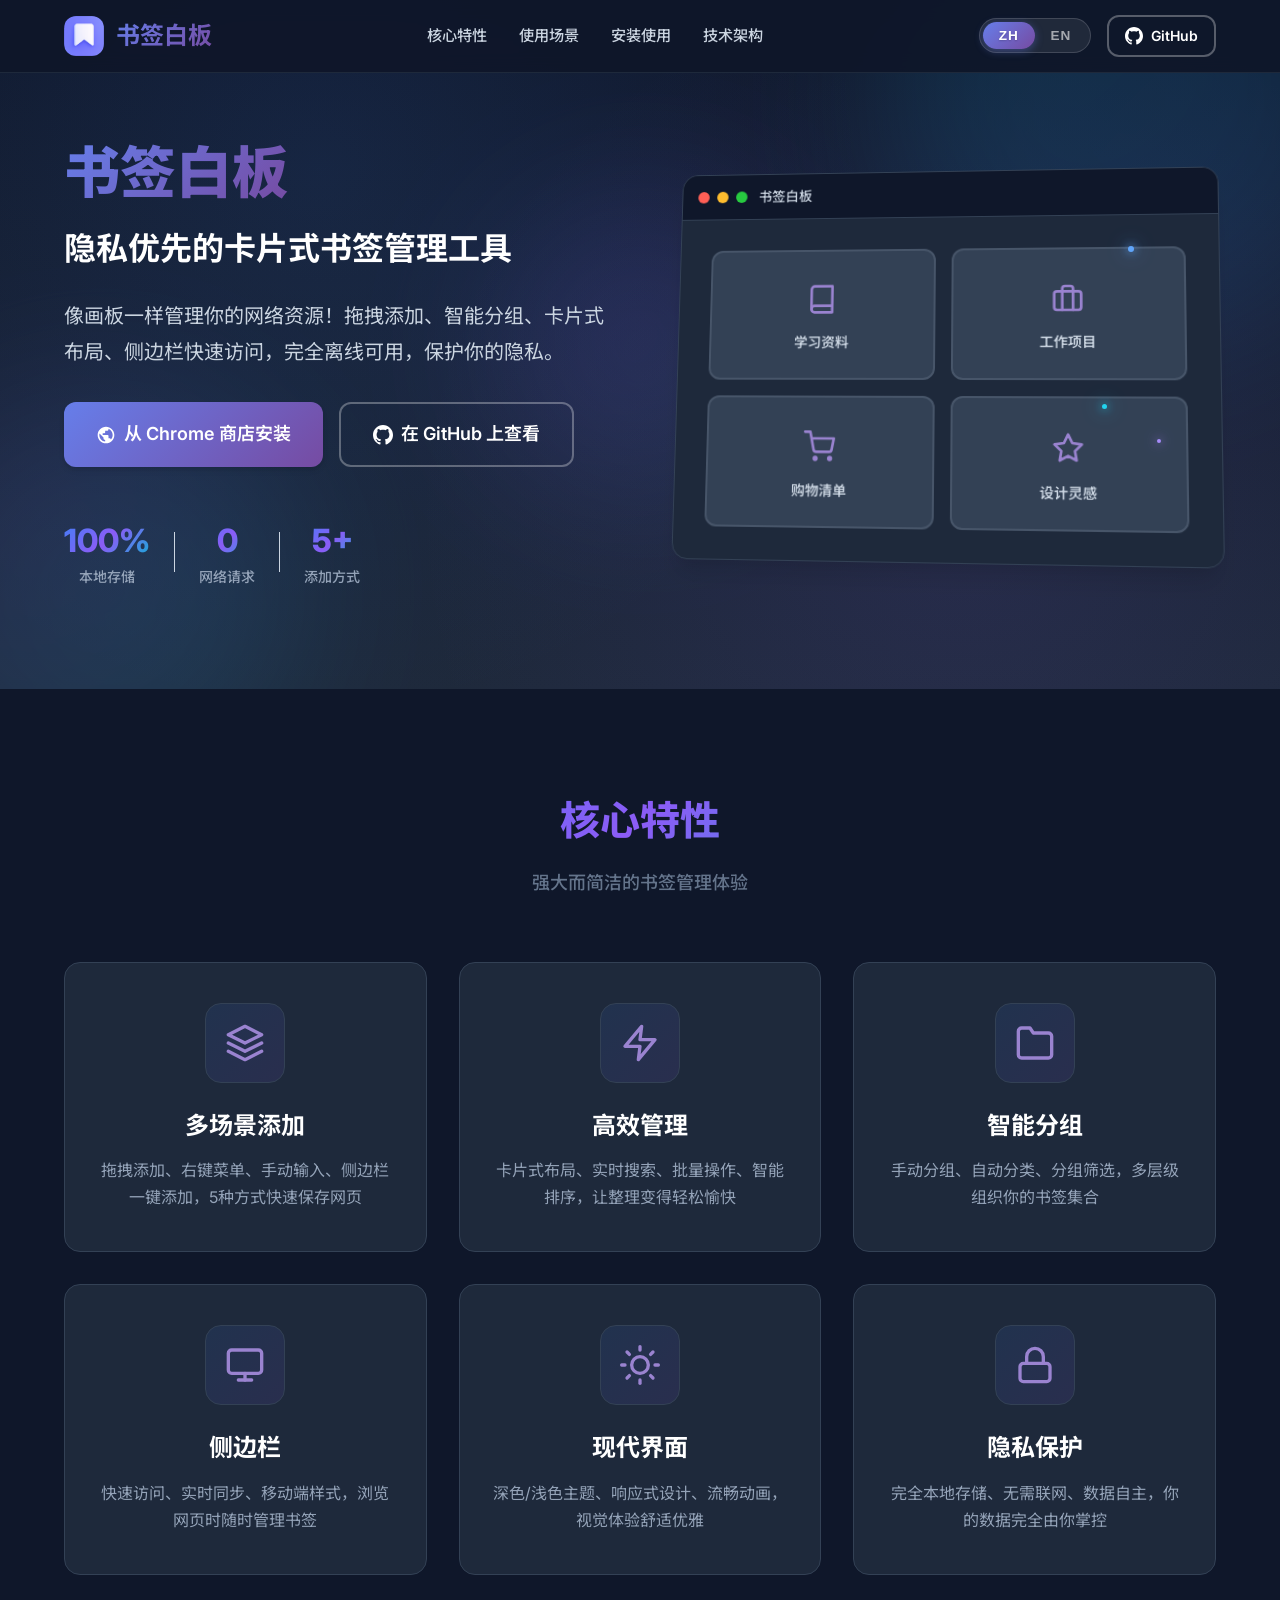
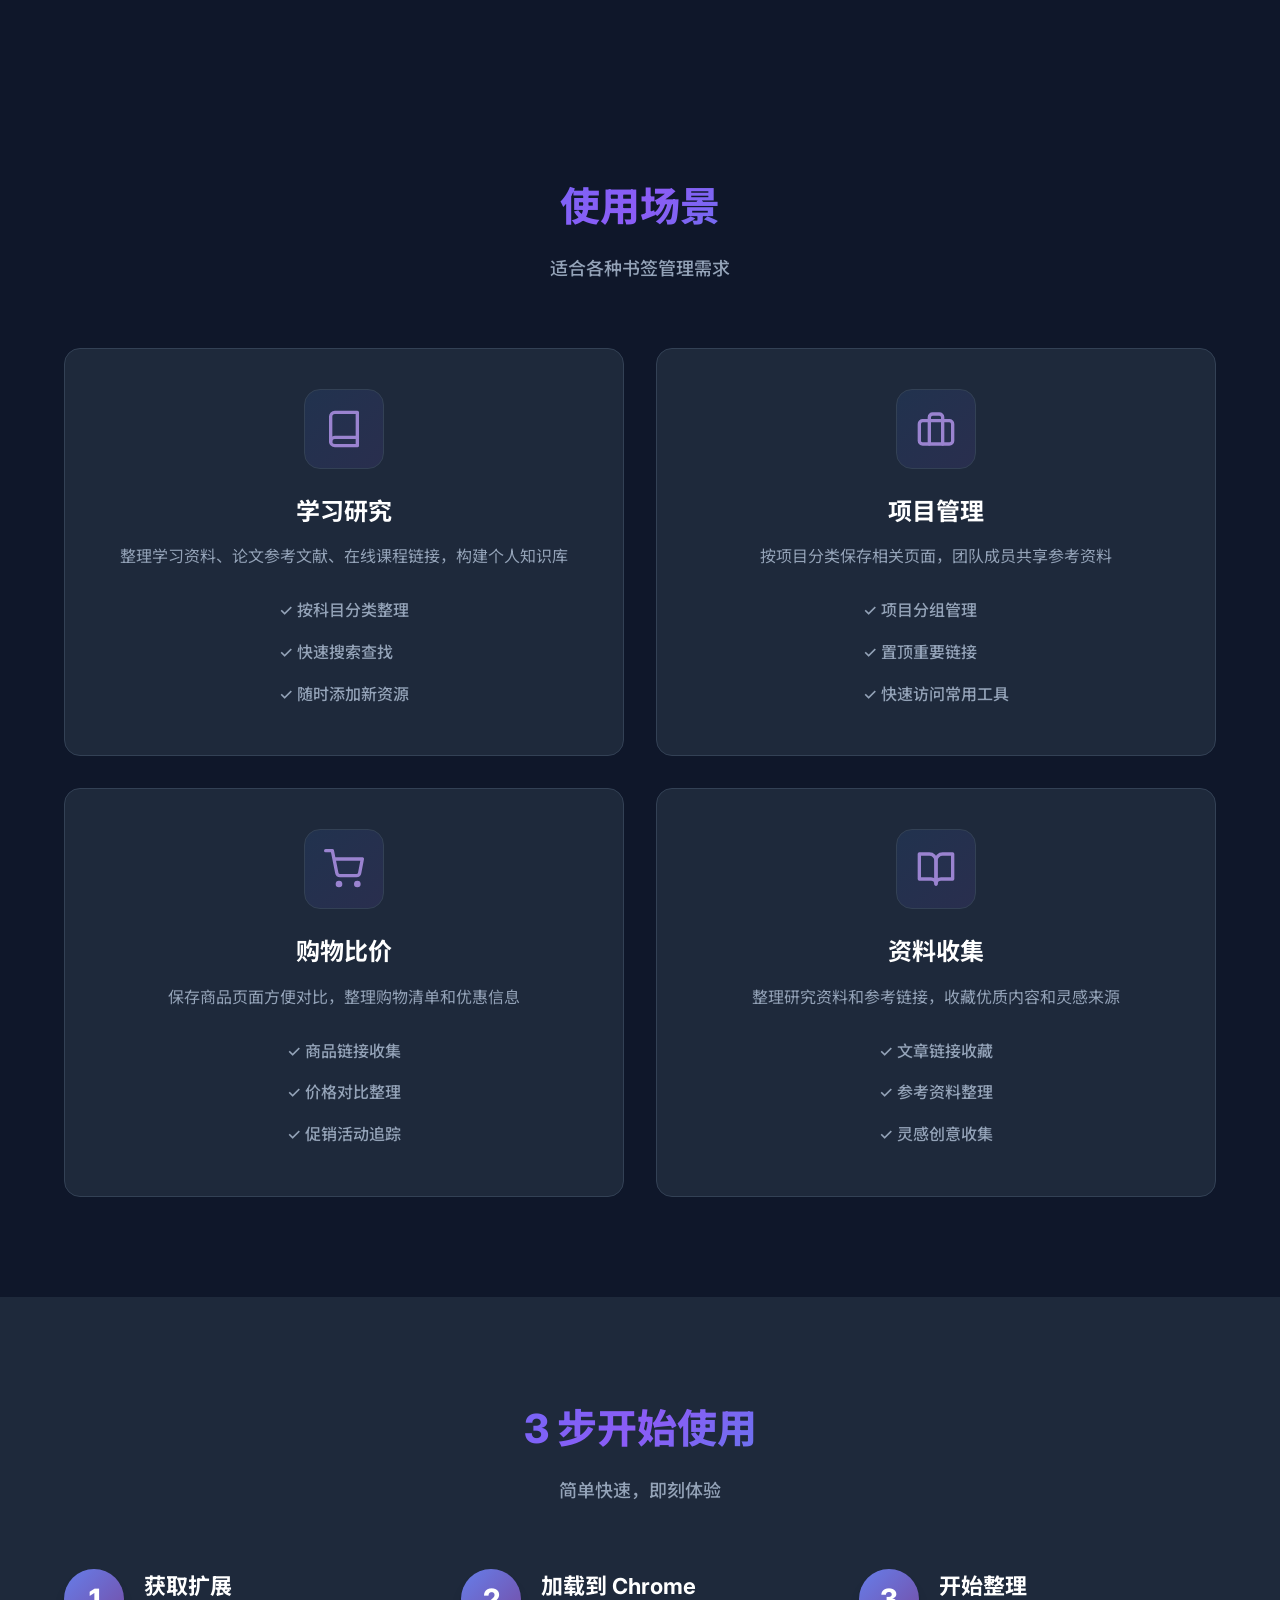
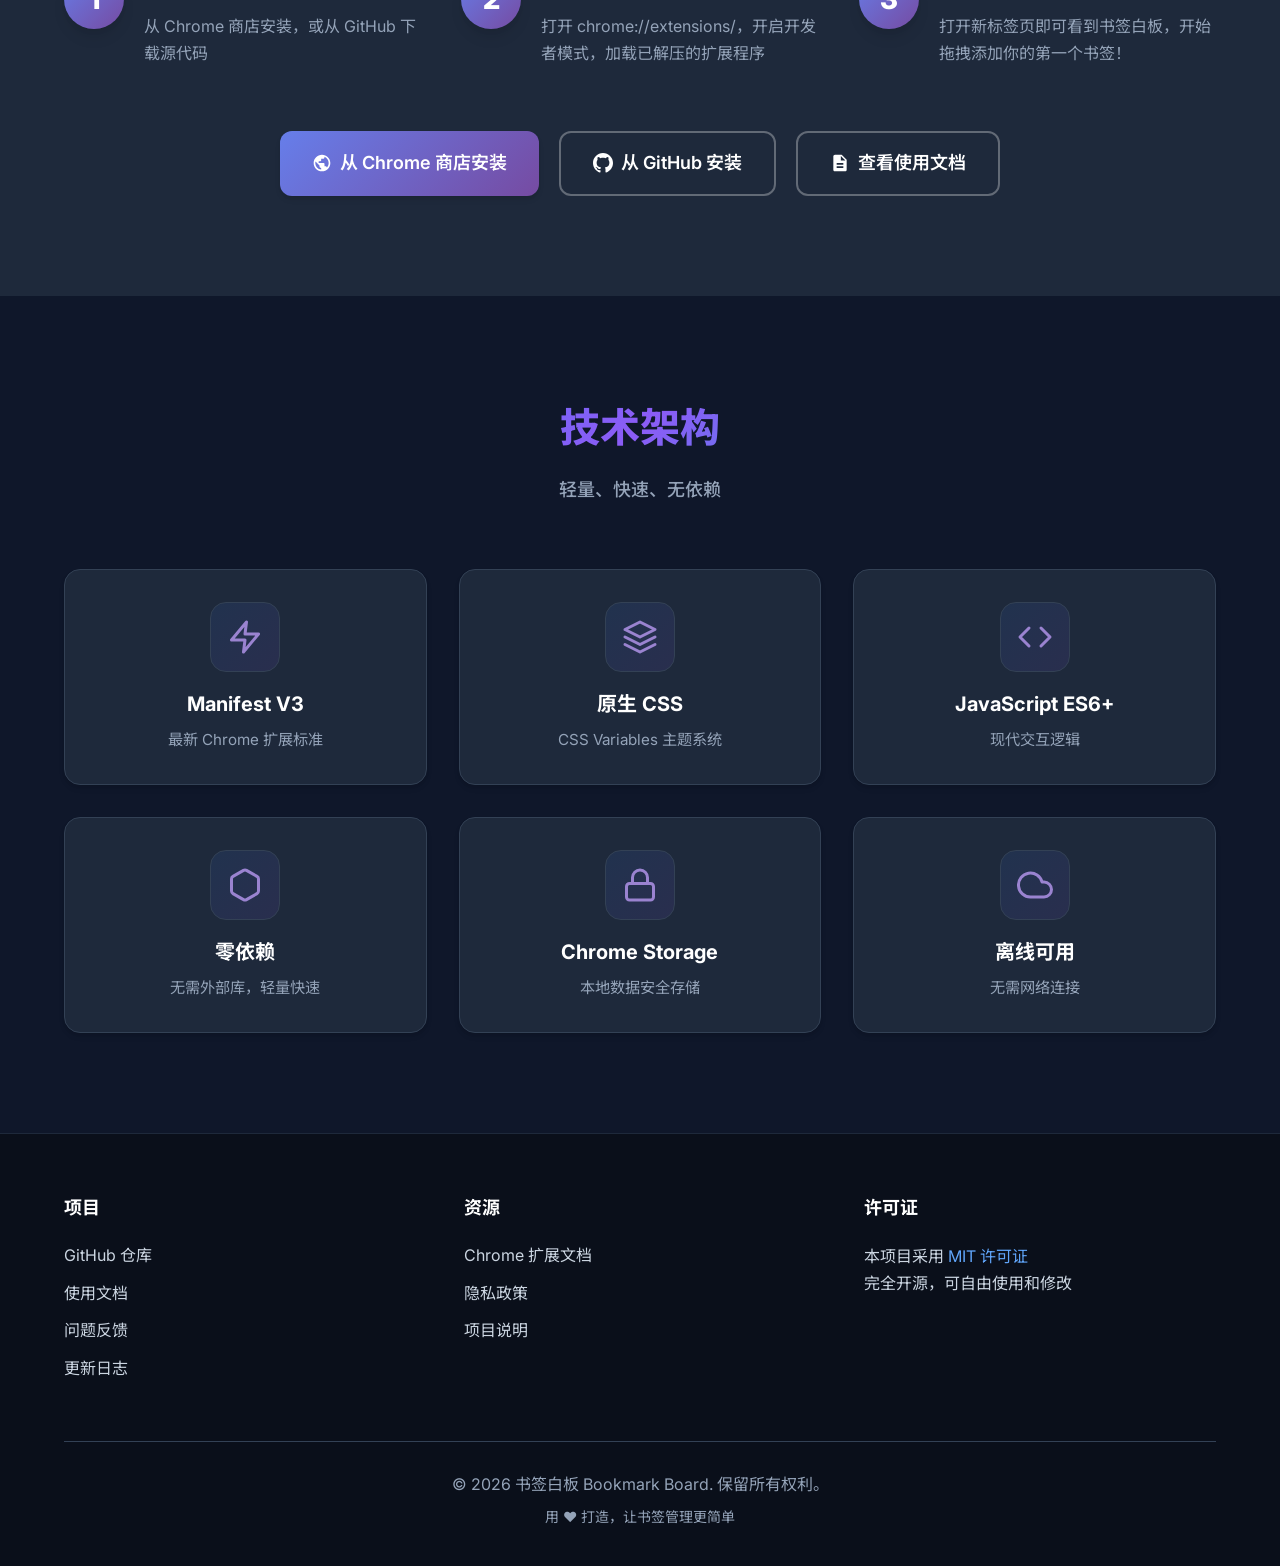
==== commit 9c362c56: "更新文字" ====
--- a/website/index.html
+++ b/website/index.html
@@ -84,8 +84,8 @@
             <svg class="btn-icon" viewBox="0 0 24 24" width="20" height="20" fill="currentColor">
               <path d="M12 2C6.48 2 2 6.48 2 12s4.48 10 10 10 10-4.48 10-10S17.52 2 12 2zm-1 17.93c-3.95-.49-7-3.85-7-7.93 0-.62.08-1.21.21-1.79L9 15v1c0 1.1.9 2 2 2v1.93zm6.9-2.54c-.26-.81-1-1.39-1.9-1.39h-1v-3c0-.55-.45-1-1-1H8v-2h2c.55 0 1-.45 1-1V7h2c1.1 0 2-.9 2-2v-.41c2.93 1.19 5 4.06 5 7.41 0 2.08-.8 3.97-2.1 5.39z"/>
             </svg>
-            <span class="lang-text-zh">安装到 Chrome</span>
-            <span class="lang-text-en" style="display:none;">Add to Chrome</span>
+            <span class="lang-text-zh">从 Chrome 商店安装</span>
+            <span class="lang-text-en" style="display:none;">Install from Chrome Store</span>
           </a>
           <a href="https://github.com/YinHeng89/bookmark-board" target="_blank" class="btn btn-outline btn-lg">
             <svg class="btn-icon" viewBox="0 0 24 24" width="20" height="20" fill="currentColor">
@@ -377,7 +377,7 @@
           <div class="step-content">
             <h3 class="step-title" data-i18n="install-step-1-title">获取扩展</h3>
             <p class="step-description" data-i18n="install-step-1-desc">
-              从 Chrome Web Store 安装，或从 GitHub 下载源代码
+              从 Chrome 商店安装，或从 GitHub 下载源代码
             </p>
           </div>
         </div>
--- a/website/css/style.css
+++ b/website/css/style.css
@@ -1206,6 +1206,11 @@
 
 /* 手机 */
 @media (max-width: 768px) {
+  /* 移动端隐藏导航栏标题，只保留logo */
+  .nav-title {
+    display: none;
+  }
+  
   .nav-menu {
     position: fixed;
     top: 72px;
